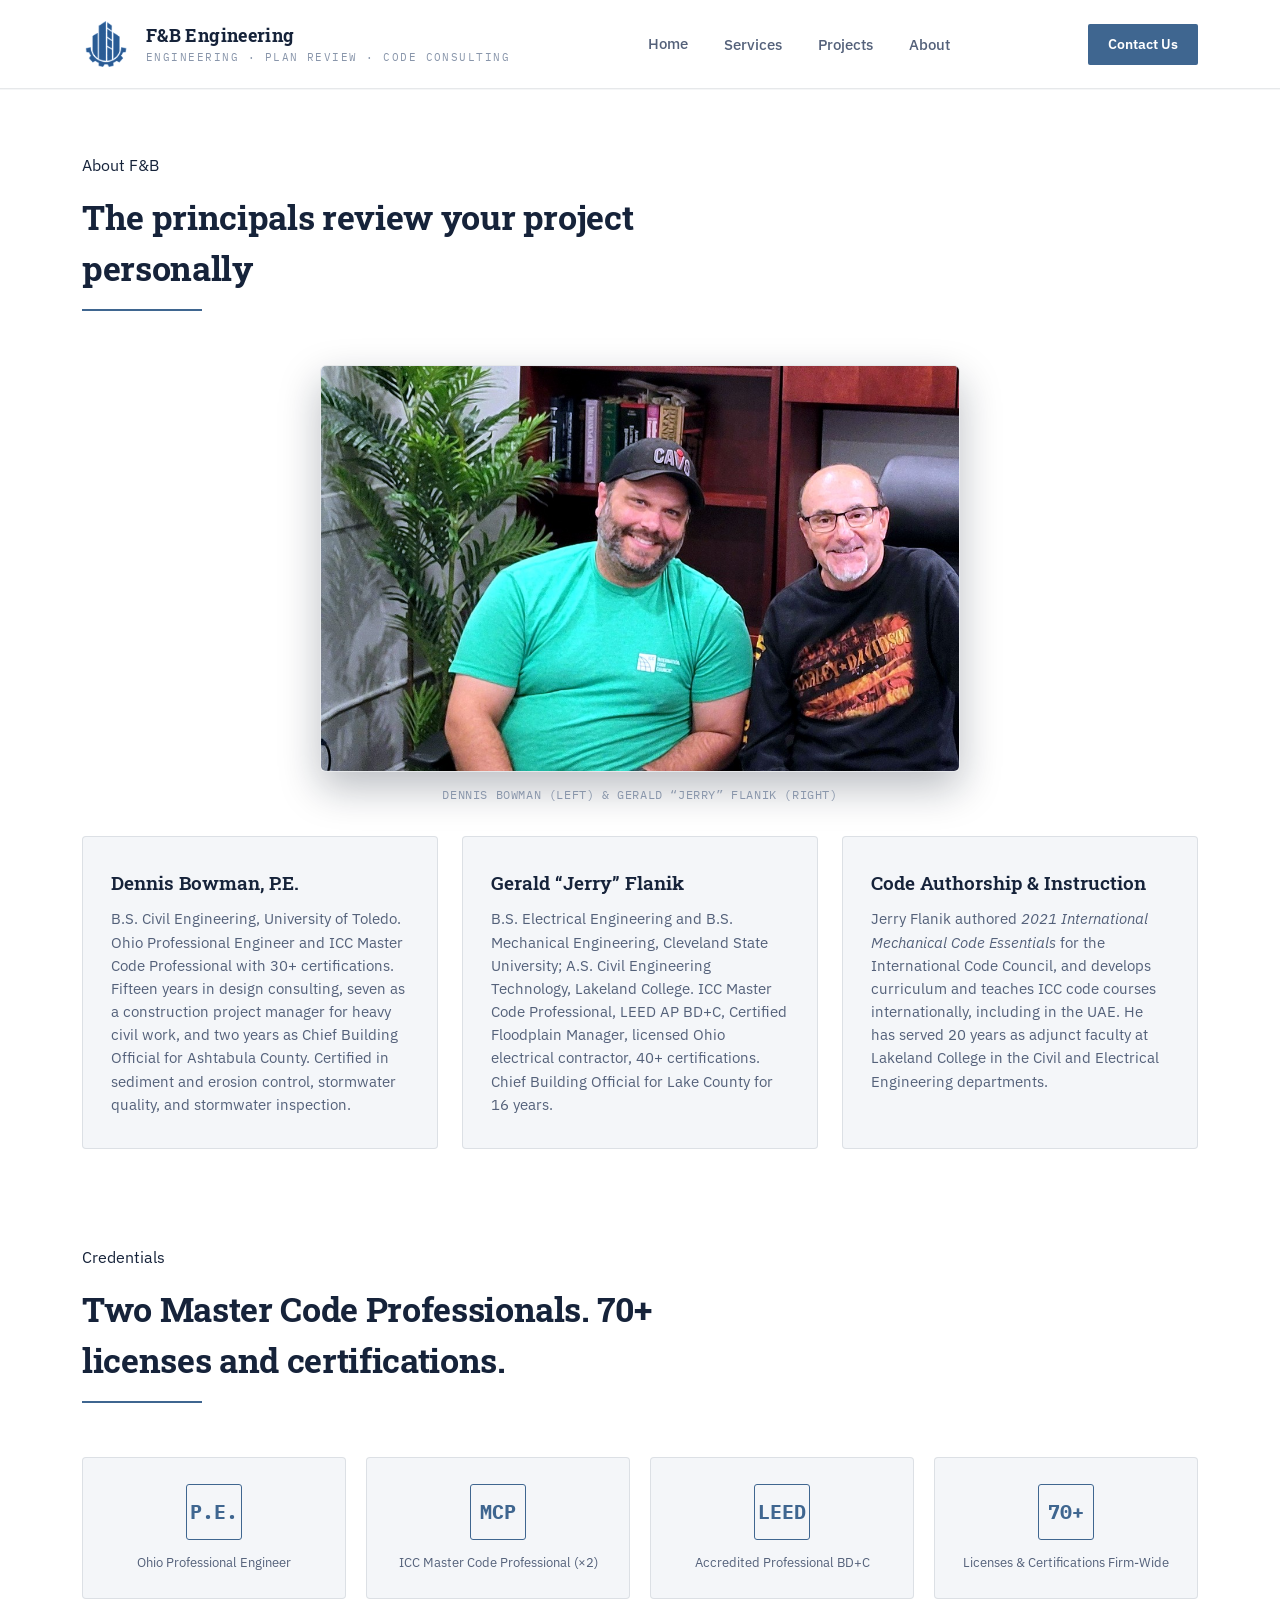
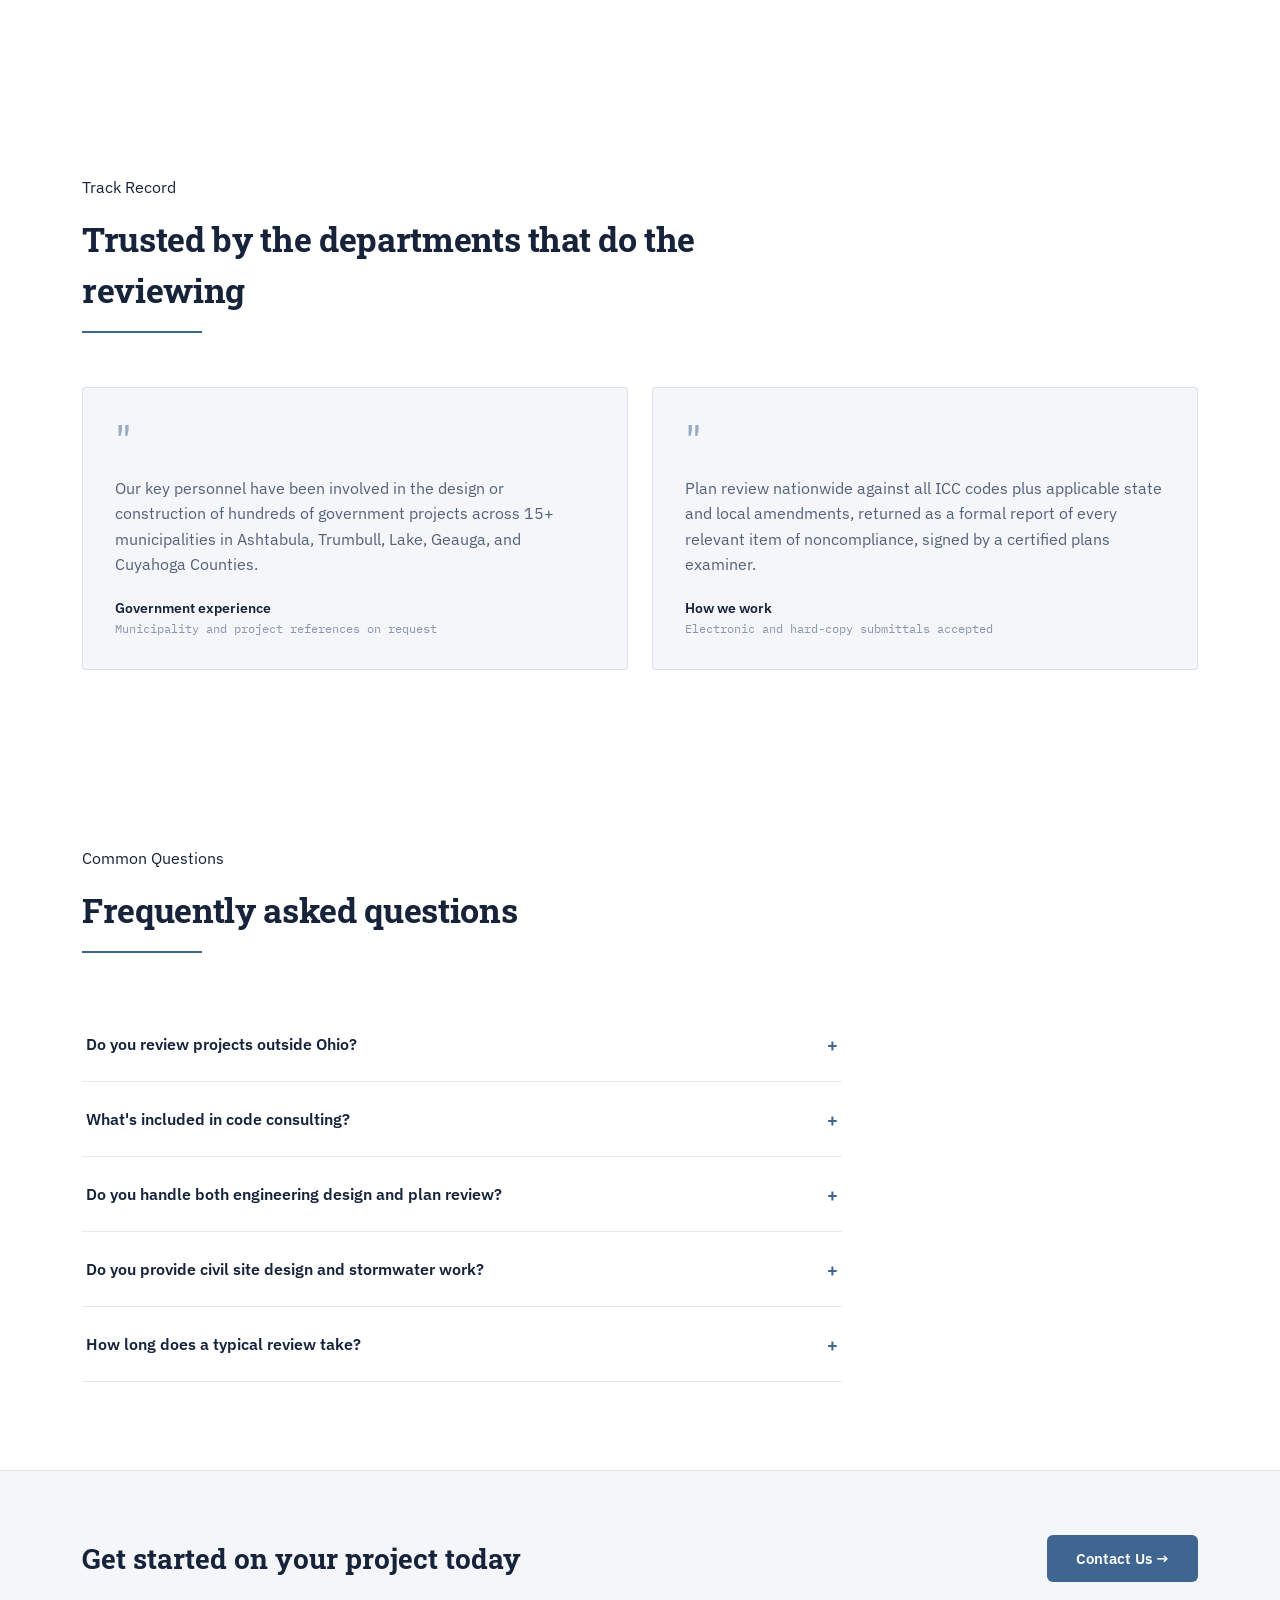
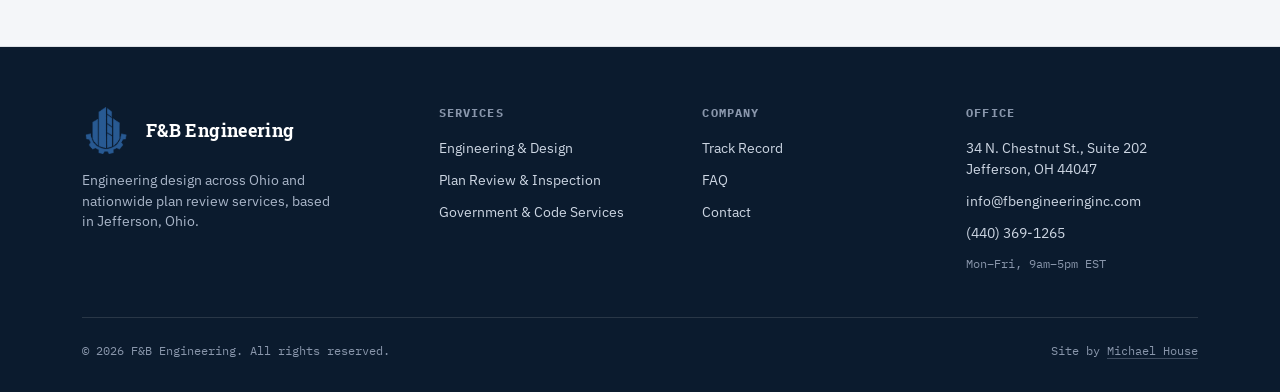
==== about.html @ 44feedd5 "Added team photot to about page" ====
<!DOCTYPE html>
<html lang="en">
<head>
<meta charset="UTF-8">
<meta name="viewport" content="width=device-width, initial-scale=1.0">
<title>About &amp; Track Record — F&amp;B Engineering</title>
<meta name="description" content="Structural, civil, and MEP engineering across Ohio, and certified third-party building and fire plan review for departments nationwide. Founded by two former chief building officials.">
<meta name="theme-color" content="#ffffff">
<link rel="canonical" href="https://www.fbengineeringinc.com/about.html">
<meta property="og:type" content="website">
<meta property="og:site_name" content="F&amp;B Engineering">
<meta property="og:title" content="F&amp;B Engineering — Ohio Engineering &amp; Nationwide Plan Review">
<meta property="og:description" content="Structural, civil, and MEP engineering across Ohio, and certified third-party building and fire plan review for departments nationwide. Founded by two former chief building officials.">
<meta property="og:url" content="https://www.fbengineeringinc.com/">
<meta property="og:image:width" content="1200">
<meta property="og:image:height" content="630">
<meta property="og:image:alt" content="F&amp;B Engineering — Ohio engineering and nationwide plan review">
<meta property="og:image" content="https://www.fbengineeringinc.com/og-image.jpg">
<meta name="twitter:card" content="summary_large_image">
<meta name="twitter:title" content="F&amp;B Engineering — Ohio Engineering &amp; Nationwide Plan Review">
<meta name="twitter:description" content="Structural, civil, and MEP engineering across Ohio, and certified third-party building and fire plan review for departments nationwide. Founded by two former chief building officials.">
<meta name="twitter:image" content="https://www.fbengineeringinc.com/og-image.jpg">
<meta name="robots" content="index, follow">
<link rel="icon" type="image/png" sizes="32x32" href="[data-uri]">
<link rel="apple-touch-icon" sizes="180x180" href="[data-uri]">
<script type="application/ld+json">
{
  "@context": "https://schema.org",
  "@type": "ProfessionalService",
  "name": "F&B Engineering",
  "description": "Full-service structural, civil, and MEP engineering across Ohio, and certified third-party plan review and inspection for building and fire departments nationwide.",
  "foundingDate": "2021",
  "url": "https://www.fbengineeringinc.com/",
  "telephone": "+1-440-369-1265",
  "email": "info@fbengineeringinc.com",
  "address": {
    "@type": "PostalAddress",
    "streetAddress": "34 N. Chestnut St., Suite 202",
    "addressLocality": "Jefferson",
    "addressRegion": "OH",
    "postalCode": "44047",
    "addressCountry": "US"
  },
  "areaServed": [{"@type":"State","name":"Ohio"},{"@type":"Country","name":"United States"}],
  "priceRange": "$$",
  "openingHoursSpecification": {
    "@type": "OpeningHoursSpecification",
    "dayOfWeek": ["Monday","Tuesday","Wednesday","Thursday","Friday"],
    "opens": "09:00",
    "closes": "17:00"
  },
  "sameAs": []
}
</script>
<link rel="preconnect" href="https://fonts.googleapis.com">
<link href="https://fonts.googleapis.com/css2?family=Roboto+Slab:wght@400;600;700&family=IBM+Plex+Sans:wght@400;500;600;700&family=IBM+Plex+Mono:wght@400;500&display=swap" rel="stylesheet">
<style>
  :root{
    /* Clean corporate palette — white surfaces, steel-blue brand accent
       (matches the actual office signage), navy reserved for the footer
       band and high-contrast text. Variable names kept for minimal-risk
       edits even though several no longer mean "navy". */
    --navy-950:#0b1b2e;   /* deep navy — footer band, dark text-on-accent */
    --navy-900:#ffffff;   /* page background */
    --navy-850:#f4f6f9;   /* card / section-alt surface */
    --navy-800:#eaeef3;   /* hover / input surface */
    --navy-750:#dde3ea;   /* subtle fill */
    --blue-500:#3f6690;   /* primary brand blue (from FBE signage) */
    --blue-400:#5b84ad;   /* lighter blue accent */
    --brass-400:#3f6690;  /* CTA accent — now blue, not gold */
    --brass-300:#5b84ad;
    --rust-500:#b33a2e;   /* rubber-stamp red — kept, reads great on white */
    --ink-100:#16233a;    /* primary text (near-navy, not pure black) */
    --ink-300:#54617a;    /* secondary text */
    --ink-400:#8996ab;    /* tertiary / mono labels */
    --line:rgba(15,30,50,0.10);
    --font-display:'Roboto Slab', serif;
    --font-body:'IBM Plex Sans', sans-serif;
    --font-mono:'IBM Plex Mono', monospace;
    --ease: cubic-bezier(.16,1,.3,1);
  }
  *{box-sizing:border-box; margin:0; padding:0;}
  html{scroll-behavior:smooth;}
  body{
    background:var(--navy-900);
    color:var(--ink-100);
    font-family:var(--font-body);
    line-height:1.5;
    overflow-x:hidden;
  }
  a{color:inherit; text-decoration:none;}
  img{max-width:100%; display:block;}
  .wrap{max-width:1180px; margin:0 auto; padding:0 32px;}
  ::selection{background:var(--blue-500); color:#ffffff;}

  /* Film grain texture removed for a clean corporate look on white */
  .grain-overlay{ display:none; }

  /* Focus states (keyboard navigation) */
  a:focus-visible, button:focus-visible, input:focus-visible, textarea:focus-visible{
    outline:2px solid var(--brass-300); outline-offset:3px; border-radius:2px;
  }
  .form-field input:focus-visible, .form-field textarea:focus-visible{
    outline:2px solid var(--blue-400); outline-offset:0;
  }
  .skip-link{
    position:absolute; top:-100px; left:16px; z-index:1000;
    background:var(--brass-400); color:#ffffff; font-weight:600; font-size:14px;
    padding:12px 20px; border-radius:2px; transition:top .2s ease;
  }
  .skip-link:focus{top:16px;}

  /* Blueprint grid texture */
  .blueprint-bg{
    position:absolute; inset:0;
    background-image:
      linear-gradient(rgba(91,155,213,0.07) 1px, transparent 1px),
      linear-gradient(90deg, rgba(91,155,213,0.07) 1px, transparent 1px);
    background-size:44px 44px;
    mask-image:radial-gradient(ellipse 80% 60% at 60% 20%, black 40%, transparent 100%);
    pointer-events:none;
  }
  .blueprint-glow{
    position:absolute; inset:0; pointer-events:none;
    background:radial-gradient(circle 200px at var(--mx,60%) var(--my,20%), rgba(91,155,213,0.045), transparent 70%);
    transition:background .12s ease-out;
  }

  /* Nav */
  header{
    position:sticky; top:0; z-index:100;
    background:rgba(255,255,255,0.90);
    backdrop-filter:blur(10px);
    border-bottom:1px solid var(--line);
    box-shadow:0 1px 0 rgba(15,30,50,0.04);
    transition:padding .25s ease;
  }
  nav{
    display:flex; align-items:center; justify-content:space-between;
    padding:18px 32px; max-width:1180px; margin:0 auto;
    transition:padding .25s ease;
  }
  header.scrolled nav{padding:12px 32px;}
  header.scrolled .brand-mark{width:40px; height:40px;}
  header.scrolled .brand-name{font-size:16px;}
  .brand{display:flex; align-items:center; gap:12px;}
  .brand-mark{
    width:52px; height:52px; object-fit:contain; display:block;
    transition:width .25s ease, height .25s ease;
  }
  .brand-name{font-family:var(--font-display); font-weight:700; font-size:18px; letter-spacing:0.02em; transition:font-size .25s ease;}
  .brand-sub{font-family:var(--font-mono); font-size:10.5px; color:var(--ink-400); letter-spacing:0.14em; text-transform:uppercase; margin-top:1px;}
  .nav-links{display:flex; gap:36px; align-items:center;}
  .nav-links a{font-size:14.5px; color:var(--ink-300); font-weight:500; transition:color .2s;}
  .nav-links a:hover{color:var(--brass-300);}
  .nav-dropdown{position:relative;}
  .nav-dropdown-menu{
    display:none; position:absolute; top:100%; left:0; margin-top:14px;
    background:#ffffff; border:1px solid var(--line); border-radius:4px;
    box-shadow:0 12px 28px rgba(0,0,0,0.12); min-width:220px; padding:8px 0; z-index:50;
  }
  .nav-dropdown-menu::before{
    content:''; position:absolute; top:-14px; left:0; right:0; height:14px;
  }
  .nav-dropdown-menu a{display:block; padding:10px 18px; font-size:13.5px; white-space:nowrap;}
  .nav-dropdown-menu a:hover{background:var(--bg-subtle,#f4f6f8);}
  .nav-dropdown:hover .nav-dropdown-menu{display:block;}
  .nav-cta{
    background:var(--brass-400); color:#ffffff; font-weight:600; font-size:14px;
    padding:10px 20px; border-radius:2px; transition:background .2s var(--ease), transform .2s var(--ease);
  }
  .nav-cta:hover{background:var(--navy-950); transform:translateY(-1px);}
  .nav-cta-mobile{display:none;}
  .nav-toggle{
    display:none; flex-direction:column; justify-content:center; gap:5px;
    width:40px; height:40px; background:transparent; border:1px solid var(--line); border-radius:3px;
    cursor:pointer; padding:0; align-items:center;
  }
  .nav-toggle span{width:18px; height:2px; background:var(--ink-100); transition:transform .25s var(--ease), opacity .25s ease;}
  .nav-toggle[aria-expanded="true"] span:nth-child(1){transform:translateY(7px) rotate(45deg);}
  .nav-toggle[aria-expanded="true"] span:nth-child(2){opacity:0;}
  .nav-toggle[aria-expanded="true"] span:nth-child(3){transform:translateY(-7px) rotate(-45deg);}

  /* Hero */
  .hero{position:relative; overflow:hidden; display:grid;}
  .hero-photo{position:relative; width:100%; height:100%; min-height:640px; grid-area:1 / 1;}
  .hero-photo-img{width:100%; height:100%; object-fit:cover; display:block;}
  .hero-photo-overlay{
    position:absolute; inset:0;
    background:linear-gradient(180deg, rgba(10,22,40,0.15) 0%, rgba(10,22,40,0.55) 65%, rgba(10,22,40,0.85) 100%);
  }
  .hero-copy{
    grid-area:1 / 1; z-index:2; align-self:end;
    padding:32px 0 56px; color:#ffffff;
  }
  .hero .eyebrow{
    font-family:var(--font-mono); font-size:12.5px; letter-spacing:0.16em; text-transform:uppercase;
    color:#ffffff; opacity:0.85; margin-bottom:18px; display:flex; align-items:center; gap:10px;
  }
  .hero .eyebrow::before{content:''; width:22px; height:1px; background:#ffffff;}
  .hero h1{
    font-family:var(--font-display); font-weight:700; font-size:52px; line-height:1.08;
    letter-spacing:-0.01em; margin-bottom:20px; color:#ffffff;
  }
  .hero h1 em{font-style:normal; color:var(--brass-400);}
  .hero-copy p{font-size:17.5px; color:rgba(255,255,255,0.92); max-width:520px; margin-bottom:32px;}
  .hero-actions{display:flex; gap:16px; flex-wrap:wrap;}
  .btn-primary, .btn-ghost{
    font-weight:600; font-size:15px; padding:15px 28px; border-radius:6px;
    display:inline-flex; align-items:center; gap:8px; line-height:1;
    border:1.5px solid transparent;
  }
  .btn-primary{
    background:var(--brass-400); color:#ffffff;
    transition:background .2s var(--ease), transform .2s var(--ease);
    position:relative; overflow:hidden;
  }
  .btn-primary::after{
    content:''; position:absolute; top:0; left:-60%; width:40%; height:100%;
    background:linear-gradient(115deg, transparent, rgba(255,255,255,0.55), transparent);
    transform:skewX(-20deg); transition:left .55s ease;
  }
  .btn-primary:hover::after{left:130%;}
  .btn-primary:hover{background:var(--brass-300); transform:translateY(-1px);}
  .btn-ghost{
    border:1.5px solid rgba(255,255,255,0.55); color:#ffffff;
    background:rgba(255,255,255,0.06); backdrop-filter:blur(6px);
    transition:border-color .2s, background .2s, transform .2s var(--ease);
  }
  .btn-ghost:hover{border-color:#ffffff; background:rgba(255,255,255,0.16); transform:translateY(-1px);}

  /* Stamp signature element */
  .stamp-stage{position:relative; height:340px; display:flex; align-items:center; justify-content:center;}
  .stamp{
    width:230px; height:230px; border-radius:50%;
    border:3px solid var(--rust-500);
    display:flex; align-items:center; justify-content:center;
    position:relative;
    transform:rotate(-11deg) scale(1);
    box-shadow:0 0 0 4px rgba(179,58,46,0.08);
  }
  .stamp::before{
    content:''; position:absolute; inset:10px; border-radius:50%; border:1px solid rgba(179,58,46,0.5);
  }
  .stamp-text{
    font-family:var(--font-mono); color:var(--rust-500); text-align:center; font-weight:500;
    font-size:12.5px; letter-spacing:0.08em; text-transform:uppercase; line-height:1.7;
  }
  .stamp-text .big{font-size:19px; font-weight:700; display:block; letter-spacing:0.1em; margin:2px 0;}
  .stamp.stamp-impact{
    animation:stampDown 0.5s cubic-bezier(.36,2.2,.5,1) both;
  }
  .stamp.stamp-impact::after{
    content:''; position:absolute; inset:-16px; border-radius:50%;
    border:2px solid var(--rust-500);
    opacity:0; animation:stampRing 0.55s ease-out 0.28s both;
  }
  @keyframes stampDown{
    0%{opacity:0; transform:rotate(-11deg) scale(2.4); filter:blur(4px);}
    50%{opacity:1; filter:blur(0);}
    62%{transform:rotate(-11deg) scale(0.88);}
    80%{transform:rotate(-11deg) scale(1.05);}
    100%{transform:rotate(-11deg) scale(1);}
  }
  @keyframes stampRing{
    0%{opacity:0.85; transform:scale(0.55);}
    100%{opacity:0; transform:scale(1.4);}
  }
  .stamp-ring-label{
    position:absolute; inset:-26px; font-family:var(--font-mono); font-size:10.5px;
    color:var(--ink-400); letter-spacing:0.15em;
  }

  /* Trust bar */
  .trust-bar{
    border-bottom:1px solid var(--line); background:var(--navy-850);
  }
  .trust-row{
    display:grid; grid-template-columns:repeat(4,1fr); padding:30px 0; gap:20px;
  }
  .trust-item{text-align:center; border-right:1px solid var(--line);}
  .trust-item:last-child{border-right:none;}
  .trust-num{font-family:var(--font-display); font-size:30px; font-weight:700; color:var(--blue-500); font-variant-numeric:tabular-nums;}
  .trust-label{font-family:var(--font-mono); font-size:11px; color:var(--ink-400); letter-spacing:0.08em; text-transform:uppercase; margin-top:4px;}

  /* Section shared */
  section{padding:88px 0;}
  .section-head{max-width:620px; margin-bottom:52px;}
  .section-head .eyebrow{margin-bottom:14px;}
  .section-head h2{font-family:var(--font-display); font-size:34px; font-weight:700; margin-bottom:14px; letter-spacing:-0.01em;}
  .section-head p{color:var(--ink-300); font-size:16px;}

  /* Feature photo */
  .feature-photo{padding:64px 0 0;}
  .photo-frame{
    position:relative; border-radius:6px; overflow:hidden; border:1px solid var(--line);
    height:420px;
  }
  .photo-frame img{
    width:100%; height:100%; object-fit:cover; object-position:center 30%;
    filter:saturate(0.82) contrast(1.05) brightness(0.96);
    display:block;
  }
  .photo-frame::after{
    content:''; position:absolute; inset:0;
    background:
      linear-gradient(180deg, rgba(6,13,26,0) 35%, rgba(6,13,26,0.88) 100%),
      linear-gradient(100deg, rgba(11,27,46,0.45), transparent 55%);
  }
  .photo-caption{position:absolute; left:32px; right:32px; bottom:26px; z-index:2;}
  .photo-caption .eyebrow{margin-bottom:8px;}
  .photo-caption p{
    font-family:var(--font-display); font-weight:600; font-size:19px;
    color:#f4f6f9; max-width:460px;
  }
  @media (max-width: 860px){
    .photo-frame{height:280px;}
    .photo-caption p{font-size:16px;}
  }

  /* Scroll reveal + blueprint draw-line */
  .reveal{opacity:0; transform:translateY(16px); transition:opacity .7s var(--ease) var(--rd,0ms), transform .7s var(--ease) var(--rd,0ms);}
  .reveal.in-view{opacity:1; transform:translateY(0);}
  .draw-line{display:block; width:120px; height:6px; margin:2px 0 22px;}
  .draw-line line{stroke:var(--brass-400); stroke-width:2; stroke-dasharray:120; stroke-dashoffset:120; transition:stroke-dashoffset 1s ease .15s;}
  .in-view .draw-line line{stroke-dashoffset:0;}

  /* Services */
  .idx-num{font-variant-numeric:tabular-nums;}
  .service-link{font-size:13.5px; font-weight:600; color:var(--blue-400); display:inline-flex; align-items:center; gap:6px;}

  /* Services accordion */
  .services-accordion{display:flex; flex-direction:column; border-top:1px solid var(--line);}
  .svc-item{border-bottom:1px solid var(--line);}
  .svc-trigger{
    width:100%; display:flex; align-items:center; gap:22px;
    padding:28px 4px; background:none; border:none; text-align:left; cursor:pointer;
  }
  .svc-trigger-index{
    font-family:var(--font-mono); font-size:13px; color:var(--brass-400); letter-spacing:0.08em;
    flex-shrink:0; width:28px;
  }
  .svc-trigger-title{
    font-family:var(--font-display); font-size:21px; font-weight:600; color:var(--ink-100);
    flex:1; transition:color .2s;
  }
  .svc-trigger:hover .svc-trigger-title{color:var(--brass-300);}
  .svc-trigger-icon{
    font-family:var(--font-mono); font-size:20px; color:var(--brass-400); flex-shrink:0;
    position:relative; width:20px; height:20px;
  }
  .svc-trigger-icon::before, .svc-trigger-icon::after{
    content:''; position:absolute; background:var(--brass-400); transition:transform .25s var(--ease);
  }
  .svc-trigger-icon::before{left:0; top:9px; width:20px; height:2px;}
  .svc-trigger-icon::after{left:9px; top:0; width:2px; height:20px;}
  .svc-item.open .svc-trigger-icon::after{transform:rotate(90deg); opacity:0;}
  .svc-panel{max-height:0; overflow:hidden; transition:max-height .35s ease;}
  .svc-panel-inner{padding:4px 4px 36px 50px; max-width:760px;}
  .svc-copy-block{margin-bottom:22px;}
  .svc-copy-block:last-of-type{margin-bottom:26px;}
  .svc-copy-block h4{font-family:var(--font-display); font-size:16px; font-weight:600; color:var(--ink-100); margin-bottom:8px;}
  .svc-copy-block p{color:var(--ink-300); font-size:14.5px; line-height:1.65;}
  .svc-copy-block p.svc-tbd{color:var(--ink-400); font-style:italic;}
  .svc-topic-list{list-style:none; display:grid; grid-template-columns:repeat(2,1fr); gap:8px 24px; margin:14px 0 18px;}
  .svc-topic-list li{font-size:14px; color:var(--ink-200); padding-left:18px; position:relative;}
  .svc-topic-list li::before{content:'/'; position:absolute; left:0; color:var(--brass-400); font-family:var(--font-mono); font-weight:600;}

  /* Approach / value props */
  .value-grid{display:grid; grid-template-columns:repeat(3,1fr); gap:24px; margin-top:8px;}
  .value-card{
    background:var(--navy-850); border:1px solid var(--line); border-radius:4px; padding:32px 28px;
    transition:border-color .25s var(--ease), transform .25s var(--ease);
  }
  .value-card:hover{border-color:var(--blue-500); transform:translateY(-3px);}
  .value-card h3{font-family:var(--font-display); font-size:19px; font-weight:600; margin-bottom:10px;}
  .value-card p{color:var(--ink-300); font-size:14.5px; line-height:1.6;}

  /* Principals photo */
  .principals-photo{margin:8px 0 32px; text-align:center;}
  .principals-photo img{
    width:100%; max-width:640px; border-radius:6px; display:block; margin:0 auto;
    border:1px solid var(--line); box-shadow:0 16px 40px rgba(10,22,40,0.28);
  }
  .principals-photo figcaption{
    margin-top:14px; font-family:var(--font-mono); font-size:12px; letter-spacing:0.05em;
    color:var(--ink-400); text-transform:uppercase;
  }

  /* FAQ */
  .faq-list{max-width:760px;}
  .faq-item{border-bottom:1px solid var(--line);}
  .faq-q{
    width:100%; display:flex; justify-content:space-between; align-items:center; gap:16px;
    padding:22px 4px; background:none; border:none; text-align:left; cursor:pointer;
    font-family:var(--font-body); font-size:16px; font-weight:600; color:var(--ink-100);
  }
  .faq-q:hover{color:var(--brass-300);}
  .faq-icon{
    font-family:var(--font-mono); font-size:18px; color:var(--brass-400); flex-shrink:0;
    transition:transform .25s var(--ease);
  }
  .faq-item.open .faq-icon{transform:rotate(45deg);}
  .faq-a{max-height:0; overflow:hidden; transition:max-height .3s ease;}
  .faq-a p{color:var(--ink-300); font-size:14.5px; line-height:1.65; padding:0 4px 22px; max-width:660px;}

  /* Credentials badges */
  .badge-row{display:grid; grid-template-columns:repeat(4,1fr); gap:20px; margin-top:8px;}
  .badge-item{
    background:var(--navy-850); border:1px solid var(--line); border-radius:4px;
    padding:26px 16px; text-align:center;
  }
  .badge-mark{
    font-family:var(--font-mono); font-weight:700; font-size:20px; color:var(--brass-400);
    border:1.5px solid var(--brass-400); border-radius:3px; width:56px; height:56px;
    display:flex; align-items:center; justify-content:center; margin:0 auto 14px;
  }
  .badge-label{font-size:12.5px; color:var(--ink-300); line-height:1.4;}

  /* CTA banner */
  .cta-banner{padding:64px 0; background:var(--navy-850); border-top:1px solid var(--line); border-bottom:1px solid var(--line);}
  .cta-banner-inner{display:flex; align-items:center; justify-content:space-between; gap:24px; flex-wrap:wrap;}
  .cta-banner h2{font-family:var(--font-display); font-size:28px; font-weight:700; color:var(--ink-100);}

  /* Testimonials */
  .testimonial-grid{display:grid; grid-template-columns:repeat(2,1fr); gap:24px;}
  .testimonial{
    background:var(--navy-850); border:1px solid var(--line); border-radius:4px; padding:32px;
    position:relative;
  }
  .testimonial .mark{font-family:var(--font-display); font-size:44px; color:var(--brass-400); line-height:1; opacity:0.5;}
  .testimonial p{font-size:15.5px; color:var(--ink-300); margin:12px 0 20px; line-height:1.65;}
  .testimonial-who{font-size:13.5px; font-weight:600; color:var(--ink-100);}
  .testimonial-role{font-family:var(--font-mono); font-size:11.5px; color:var(--ink-400); margin-top:2px;}

  /* Footer — kept as a dark navy brand band against the otherwise white
     site, so its text colors are hardcoded light values rather than the
     shared (now dark-on-light) ink variables. */
  footer{border-top:1px solid var(--navy-950); padding:56px 0 32px; background:var(--navy-950);}
  .footer-grid{display:grid; grid-template-columns:1.4fr repeat(3,1fr); gap:32px; margin-bottom:44px;}
  .footer-brand .brand-name{color:#ffffff;}
  .footer-brand p{color:#aab6c9; font-size:13.5px; margin-top:14px; max-width:260px;}
  .footer-col h5{font-family:var(--font-mono); font-size:11.5px; letter-spacing:0.1em; text-transform:uppercase; color:#8996ab; margin-bottom:16px;}
  .footer-col a{display:block; font-size:14px; color:#cdd6e3; margin-bottom:11px; transition:color .2s;}
  .footer-col a:hover{color:var(--brass-300);}
  .footer-office address{font-style:normal; font-size:14px; color:#cdd6e3; margin-bottom:11px; line-height:1.5;}
  .footer-hours{font-family:var(--font-mono); font-size:12px; color:#8996ab; margin-top:2px;}
  .footer-bottom{
    border-top:1px solid rgba(255,255,255,0.12); padding-top:24px; display:flex; justify-content:space-between;
    font-family:var(--font-mono); font-size:12px; color:#8996ab;
  }
  .footer-bottom .credit-link{color:#8996ab; text-decoration:none; border-bottom:1px solid rgba(137,150,171,0.4); transition:color .2s, border-color .2s;}
  .footer-bottom .credit-link:hover{color:var(--blue-400); border-color:var(--blue-400);}

  @media (max-width: 860px){
    .nav-toggle{display:flex;}
    .nav-cta-desktop{display:none;}
    .nav-links{
      display:flex; flex-direction:column; align-items:stretch; gap:0;
      position:fixed; top:0; right:0; height:100vh; width:78%; max-width:320px;
      background:#ffffff; border-left:1px solid var(--line); box-shadow:-8px 0 24px rgba(15,30,50,0.08);
      padding:88px 28px 28px; transform:translateX(100%); transition:transform .3s ease;
      z-index:99;
    }
    header.menu-open .nav-links{transform:translateX(0);}
    .nav-links a{
      padding:14px 4px; border-bottom:1px solid var(--line); font-size:16px;
      min-height:44px; display:flex; align-items:center;
    }
    .nav-cta-mobile{display:flex; justify-content:center; margin-top:22px; padding:14px 20px; min-height:44px;}
    .nav-backdrop{display:none; position:fixed; inset:0; background:rgba(6,13,26,0.6); z-index:98;}
    header.menu-open .nav-backdrop{display:block;}
    body.menu-open{overflow:hidden;}

    section{padding:64px 0;}
    .hero-photo{min-height:520px;}
    .hero-copy{padding:24px 0 36px;}
    .hero h1{font-size:32px;}
    .hero-copy p{max-width:none;}
    .hero-actions{flex-direction:column; align-items:stretch;}
    .hero-actions a{text-align:center; justify-content:center; min-height:48px;}
    .btn-ghost{min-height:48px; display:flex; align-items:center; justify-content:center;}
    .testimonial-grid, .value-grid, .badge-row{grid-template-columns:1fr;}
    .svc-panel-inner{padding-left:28px;}
    .svc-topic-list{grid-template-columns:1fr;}
    .coverage-list{grid-template-columns:1fr;}
    .trust-row{grid-template-columns:repeat(2,1fr);}
    .footer-grid{grid-template-columns:1fr 1fr;}
    .contact-form .btn-primary{width:100%; justify-content:center; min-height:48px;}
  }

  @media (max-width: 480px){
    .wrap{padding:0 20px;}
    section{padding:52px 0;}
    .hero h1{font-size:27px;}
    .hero-copy p{font-size:16px;}
    .hero-photo{min-height:440px;}
    .trust-row{grid-template-columns:1fr 1fr; gap:14px 0;}
    .trust-num{font-size:25px;}
    .section-head h2{font-size:26px;}
    .footer-grid{grid-template-columns:1fr; gap:28px;}
    .footer-bottom{flex-direction:column; gap:8px; align-items:flex-start;}
  }

  /* Contact form */
  .contact-layout{display:grid; grid-template-columns:1fr 340px; gap:48px; align-items:start;}
  .contact-form{display:flex; flex-direction:column; gap:18px;}
  .form-row{display:grid; grid-template-columns:1fr 1fr; gap:18px;}
  .form-field{display:flex; flex-direction:column; gap:7px;}
  .form-field label{font-family:var(--font-mono); font-size:11px; letter-spacing:0.1em; text-transform:uppercase; color:var(--ink-400);}
  .form-field input, .form-field textarea{
    background:var(--navy-850); border:1px solid var(--line); border-radius:3px; color:var(--ink-100);
    font-family:var(--font-body); font-size:14.5px; padding:12px 14px; resize:vertical;
    transition:border-color .2s, background .2s;
  }
  .form-field input:focus, .form-field textarea:focus{
    outline:none; border-color:var(--blue-400); background:var(--navy-800);
  }
  .contact-form .btn-primary{align-self:flex-start; border:none; cursor:pointer;}
  .contact-side{
    background:var(--navy-850); border:1px solid var(--line); border-radius:4px; padding:28px;
  }
  .contact-side h3{font-family:var(--font-display); font-size:16px; margin-bottom:14px;}
  .contact-side a, .contact-side p{display:block; font-size:14px; color:var(--ink-300); margin-bottom:10px;}
  .confirm-stamp{display:none; flex-direction:column; align-items:center; justify-content:center; gap:18px; padding:40px 0;}
  .confirm-stamp.show{display:flex;}
  .confirm-stamp p{font-size:14.5px; color:var(--ink-300); text-align:center;}
  @media (max-width: 860px){
    .contact-layout{grid-template-columns:1fr;}
    .form-row{grid-template-columns:1fr;}
  }

  /* Respect reduced-motion preference */
  @media (prefers-reduced-motion: reduce){
    *, *::before, *::after{
      animation-duration:0.01ms !important; animation-iteration-count:1 !important;
      transition-duration:0.01ms !important; scroll-behavior:auto !important;
    }
    .reveal{opacity:1; transform:none;}
    .draw-line line{stroke-dashoffset:0;}
  }
</style>
</head>
<body>

<div class="grain-overlay" aria-hidden="true"></div>

<a href="#main-content" class="skip-link">Skip to main content</a>
<header id="siteHeader">
  <nav>
    <div class="brand">
      <img src="[data-uri]" alt="F&amp;B Engineering, Inc. logo mark" class="brand-mark">
      <div>
        <div class="brand-name">F&amp;B Engineering</div>
        <div class="brand-sub">Engineering · Plan Review · Code Consulting</div>
      </div>
    </div>
    <div class="nav-links" id="navLinks">
      <a href="index.html#hero">Home</a>
      <div class="nav-dropdown">
        <a href="index.html#services">Services</a>
        <div class="nav-dropdown-menu">
          <a href="index.html#services">Engineering Services</a>
          <a href="index.html#services">Building Code Consulting</a>
          <a href="index.html#services">Building Department Services</a>
          <a href="index.html#services">Accessibility (ADA) Consulting</a>
          <a href="index.html#services">Educational Services</a>
        </div>
      </div>
      <div class="nav-dropdown">
        <a href="about.html">Projects</a>
        <div class="nav-dropdown-menu">
          <a href="about.html#track-record">Track Record</a>
        </div>
      </div>
      <div class="nav-dropdown">
        <a href="about.html">About</a>
        <div class="nav-dropdown-menu">
          <a href="about.html#faq">FAQ</a>
          <a href="contact.html">Contact</a>
        </div>
      </div>
      <a href="contact.html" class="nav-cta nav-cta-mobile">Contact Us</a>
    </div>
    <a href="contact.html" class="nav-cta nav-cta-desktop">Contact Us</a>
    <button class="nav-toggle" id="navToggle" aria-label="Open menu" aria-expanded="false" aria-controls="navLinks">
      <span></span><span></span><span></span>
    </button>
  </nav>
  <div class="nav-backdrop" id="navBackdrop"></div>
</header>
<main id="main-content">

<section id="hero" style="padding:64px 0 8px;">
  <div class="wrap">
    <div class="section-head reveal">
      <div class="eyebrow">About F&amp;B</div>
      <h2>The principals review your project personally</h2>
      <svg class="draw-line" viewBox="0 0 120 4"><line x1="0" y1="2" x2="120" y2="2"/></svg>
    </div>
    <figure class="principals-photo reveal">
      <img src="images/fbe-principals-photo.jpg" alt="Dennis Bowman and Gerald Flanik, F&amp;B Engineering principals, at the firm's Jefferson, Ohio office">
      <figcaption>Dennis Bowman (left) &amp; Gerald &ldquo;Jerry&rdquo; Flanik (right)</figcaption>
    </figure>
    <div class="value-grid">
      <div class="value-card reveal">
        <h3>Dennis Bowman, P.E.</h3>
        <p>B.S. Civil Engineering, University of Toledo. Ohio Professional Engineer and ICC Master Code Professional with 30+ certifications. Fifteen years in design consulting, seven as a construction project manager for heavy civil work, and two years as Chief Building Official for Ashtabula County. Certified in sediment and erosion control, stormwater quality, and stormwater inspection.</p>
      </div>
      <div class="value-card reveal">
        <h3>Gerald &ldquo;Jerry&rdquo; Flanik</h3>
        <p>B.S. Electrical Engineering and B.S. Mechanical Engineering, Cleveland State University; A.S. Civil Engineering Technology, Lakeland College. ICC Master Code Professional, LEED AP BD+C, Certified Floodplain Manager, licensed Ohio electrical contractor, 40+ certifications. Chief Building Official for Lake County for 16 years.</p>
      </div>
      <div class="value-card reveal">
        <h3>Code Authorship &amp; Instruction</h3>
        <p>Jerry Flanik authored <em>2021 International Mechanical Code Essentials</em> for the International Code Council, and develops curriculum and teaches ICC code courses internationally, including in the UAE. He has served 20 years as adjunct faculty at Lakeland College in the Civil and Electrical Engineering departments.</p>
      </div>
    </div>
  </div>
</section>

<section id="credentials">
  <div class="wrap credentials-layout">
    <div class="section-head reveal">
      <div class="eyebrow">Credentials</div>
      <h2>Two Master Code Professionals. 70+ licenses and certifications.</h2>
      <svg class="draw-line" viewBox="0 0 120 4"><line x1="0" y1="2" x2="120" y2="2"/></svg>
    </div>
    <div class="badge-row reveal">
      <div class="badge-item">
        <div class="badge-mark">P.E.</div>
        <div class="badge-label">Ohio Professional Engineer</div>
      </div>
      <div class="badge-item">
        <div class="badge-mark">MCP</div>
        <div class="badge-label">ICC Master Code Professional (&times;2)</div>
      </div>
      <div class="badge-item">
        <div class="badge-mark">LEED</div>
        <div class="badge-label">Accredited Professional BD+C</div>
      </div>
      <div class="badge-item">
        <div class="badge-mark">70+</div>
        <div class="badge-label">Licenses &amp; Certifications Firm-Wide</div>
      </div>
    </div>
  </div>
</section>

<section id="track-record">
  <div class="wrap">
    <div class="section-head reveal">
      <div class="eyebrow">Track Record</div>
      <h2>Trusted by the departments that do the reviewing</h2>
      <svg class="draw-line" viewBox="0 0 120 4"><line x1="0" y1="2" x2="120" y2="2"/></svg>
    </div>
    <div class="testimonial-grid">
      <div class="testimonial">
        <div class="mark">&quot;</div>
        <p>Our key personnel have been involved in the design or construction of hundreds of government projects across 15+ municipalities in Ashtabula, Trumbull, Lake, Geauga, and Cuyahoga Counties.</p>
        <div class="testimonial-who">Government experience</div>
        <div class="testimonial-role">Municipality and project references on request</div>
      </div>
      <div class="testimonial">
        <div class="mark">&quot;</div>
        <p>Plan review nationwide against all ICC codes plus applicable state and local amendments, returned as a formal report of every relevant item of noncompliance, signed by a certified plans examiner.</p>
        <div class="testimonial-who">How we work</div>
        <div class="testimonial-role">Electronic and hard-copy submittals accepted</div>
      </div>
    </div>
  </div>
</section>

<section id="faq">
  <div class="wrap">
    <div class="section-head reveal">
      <div class="eyebrow">Common Questions</div>
      <h2>Frequently asked questions</h2>
      <svg class="draw-line" viewBox="0 0 120 4"><line x1="0" y1="2" x2="120" y2="2"/></svg>
    </div>
    <div class="faq-list">
      <div class="faq-item reveal">
        <button class="faq-q" type="button" aria-expanded="false">
          <span>Do you review projects outside Ohio?</span>
          <span class="faq-icon">+</span>
        </button>
        <div class="faq-a"><p>Yes. Engineering design services are focused on Ohio, where our principals are licensed. Third-party plan review is provided nationwide and in U.S. territories, against all ICC codes plus the specific state and local amendments that apply in your jurisdiction.</p></div>
      </div>
      <div class="faq-item reveal">
        <button class="faq-q" type="button" aria-expanded="false">
          <span>What's included in code consulting?</span>
          <span class="faq-icon">+</span>
        </button>
        <div class="faq-a"><p>Jurisdiction-specific guidance on occupancy classification, alternative means of compliance, and code-official negotiation — help working through the gray areas of a project before they become resubmittal delays.</p></div>
      </div>
      <div class="faq-item reveal">
        <button class="faq-q" type="button" aria-expanded="false">
          <span>Do you handle both engineering design and plan review?</span>
          <span class="faq-icon">+</span>
        </button>
        <div class="faq-a"><p>Yes — and it is unusual. Most firms do one or the other. Because our principals ran building departments before founding F&amp;B, design and review inform each other on every project, which is why our drawings tend to clear review the first time.</p></div>
      </div>
      <div class="faq-item reveal">
        <button class="faq-q" type="button" aria-expanded="false">
          <span>Do you provide civil site design and stormwater work?</span>
          <span class="faq-icon">+</span>
        </button>
        <div class="faq-a"><p>Yes. Civil and site design is in-house, including grading, stormwater management and detention, sanitary sewer and water distribution systems, and land development planning. Specialty needs such as surveying, geotechnical investigation, and environmental work are subcontracted to trusted partners.</p></div>
      </div>
      <div class="faq-item reveal">
        <button class="faq-q" type="button" aria-expanded="false">
          <span>How long does a typical review take?</span>
          <span class="faq-icon">+</span>
        </button>
        <div class="faq-a"><p>Turnaround depends on project complexity and completeness of the submitted drawings — we'll give you a firm timeline once we've scoped the project, usually within one business day of your initial request.</p></div>
      </div>
    </div>
  </div>
</section>

<section class="cta-banner">
  <div class="wrap cta-banner-inner reveal">
    <h2>Get started on your project today</h2>
    <a href="contact.html" class="btn-primary">Contact Us →</a>
  </div>
</section>

</main><footer>
  <div class="wrap">
    <div class="footer-grid">
      <div class="footer-brand">
        <div class="brand"><img src="[data-uri]" alt="F&amp;B Engineering, Inc. logo mark" class="brand-mark"><div class="brand-name">F&amp;B Engineering</div></div>
        <p>Engineering design across Ohio and nationwide plan review services, based in Jefferson, Ohio.</p>
      </div>
      <div class="footer-col">
        <h5>Services</h5>
        <a href="#services">Engineering &amp; Design</a>
        <a href="#services">Plan Review &amp; Inspection</a>
        <a href="#services">Government &amp; Code Services</a>
      </div>
      <div class="footer-col">
        <h5>Company</h5>
        <a href="about.html#track-record">Track Record</a>
        <a href="about.html#faq">FAQ</a>
        <a href="#contact">Contact</a>
      </div>
      <div class="footer-col footer-office">
        <h5>Office</h5>
        <address>
          34 N. Chestnut St., Suite 202<br>
          Jefferson, OH 44047
        </address>
        <a href="mailto:info@fbengineeringinc.com">info@fbengineeringinc.com</a>
        <a href="tel:+14403691265">(440) 369-1265</a>
        <div class="footer-hours">Mon–Fri, 9am–5pm EST</div>
      </div>
    </div>
    <div class="footer-bottom">
      <span>© 2026 F&amp;B Engineering. All rights reserved.</span>
      <span>Site by <a href="https://michaelhouse.dev/" target="_blank" rel="noopener" class="credit-link">Michael House</a></span>
    </div>
  </div>
</footer>
<script>
(function(){
  var reduceMotion = window.matchMedia('(prefers-reduced-motion: reduce)').matches;

  // 0. Mobile nav toggle
  var navToggle = document.getElementById('navToggle');
  var navLinks = document.getElementById('navLinks');
  var navBackdrop = document.getElementById('navBackdrop');
  function closeMenu(){
    header.classList.remove('menu-open');
    document.body.classList.remove('menu-open');
    navToggle.setAttribute('aria-expanded', 'false');
    navToggle.setAttribute('aria-label', 'Open menu');
  }
  function openMenu(){
    header.classList.add('menu-open');
    document.body.classList.add('menu-open');
    navToggle.setAttribute('aria-expanded', 'true');
    navToggle.setAttribute('aria-label', 'Close menu');
  }
  if(navToggle){
    navToggle.addEventListener('click', function(){
      var isOpen = header.classList.contains('menu-open');
      if(isOpen){ closeMenu(); } else { openMenu(); }
    });
    navBackdrop.addEventListener('click', closeMenu);
    navLinks.querySelectorAll('a').forEach(function(link){
      link.addEventListener('click', closeMenu);
    });
    window.addEventListener('keydown', function(e){
      if(e.key === 'Escape'){ closeMenu(); }
    });
  }

  // 0b. FAQ accordion
  var faqItems = document.querySelectorAll('.faq-item');
  faqItems.forEach(function(item){
    var btn = item.querySelector('.faq-q');
    var panel = item.querySelector('.faq-a');
    btn.addEventListener('click', function(){
      var isOpen = item.classList.contains('open');
      faqItems.forEach(function(other){
        other.classList.remove('open');
        other.querySelector('.faq-q').setAttribute('aria-expanded', 'false');
        other.querySelector('.faq-a').style.maxHeight = null;
      });
      if(!isOpen){
        item.classList.add('open');
        btn.setAttribute('aria-expanded', 'true');
        panel.style.maxHeight = panel.scrollHeight + 'px';
      }
    });
  });

  // 0c. Services accordion (expand-in-place)
  var svcItems = document.querySelectorAll('.svc-item');
  svcItems.forEach(function(item){
    var btn = item.querySelector('.svc-trigger');
    var panel = item.querySelector('.svc-panel');
    btn.addEventListener('click', function(){
      var isOpen = item.classList.contains('open');
      svcItems.forEach(function(other){
        other.classList.remove('open');
        other.querySelector('.svc-trigger').setAttribute('aria-expanded', 'false');
        other.querySelector('.svc-panel').style.maxHeight = null;
      });
      if(!isOpen){
        item.classList.add('open');
        btn.setAttribute('aria-expanded', 'true');
        panel.style.maxHeight = panel.scrollHeight + 'px';
      }
    });
  });

  // 1. Nav compression on scroll
  var header = document.getElementById('siteHeader');
  function onScroll(){
    if(window.scrollY > 40){ header.classList.add('scrolled'); }
    else{ header.classList.remove('scrolled'); }
  }
  window.addEventListener('scroll', onScroll, {passive:true});
  onScroll();

  // 2. Cursor-reactive blueprint grid glow (hero only)
  var hero = document.getElementById('heroSection');
  var glow = hero ? hero.querySelector('.blueprint-glow') : null;
  if(hero && glow && !reduceMotion){
    hero.addEventListener('mousemove', function(){}, {passive:true});
    // Cursor-reactive glow removed: no effect on touch devices, and it ran a
    // handler on every mousemove. The static gradient below is kept.
  }

  // 3. Animated stat counters (trust bar)
  function animateCount(el){
    var target = parseFloat(el.getAttribute('data-target'));
    var suffix = el.getAttribute('data-suffix') || '';
    if(reduceMotion){
      el.textContent = target.toLocaleString() + suffix;
      return;
    }
    var start = null, duration = 1200;
    function step(ts){
      if(!start) start = ts;
      var progress = Math.min((ts - start) / duration, 1);
      var eased = 1 - Math.pow(1 - progress, 3);
      var value = Math.round(target * eased);
      el.textContent = value.toLocaleString() + suffix;
      if(progress < 1){ requestAnimationFrame(step); }
    }
    requestAnimationFrame(step);
  }

  // 4. Service index tick-up
  function animateIndex(el){
    var target = parseInt(el.getAttribute('data-target'), 10);
    if(reduceMotion){
      el.textContent = String(target).padStart(2,'0');
      return;
    }
    var current = 0, steps = target, delay = 90;
    var timer = setInterval(function(){
      current++;
      el.textContent = String(current).padStart(2,'0');
      if(current >= steps){ clearInterval(timer); }
    }, delay);
  }

  // 5. Scroll reveal for .reveal blocks (section heads with draw-line)
  var revealTargets = document.querySelectorAll('.reveal');

  // Stagger siblings so grids reveal in sequence rather than all at once.
  if(!reduceMotion){
    var groups = new Map();
    revealTargets.forEach(function(el){
      var p = el.parentElement;
      if(!groups.has(p)) groups.set(p, []);
      groups.get(p).push(el);
    });
    groups.forEach(function(items){
      if(items.length < 2) return;
      items.forEach(function(el, i){
        el.style.setProperty('--rd', Math.min(i, 5) * 70 + 'ms');
      });
    });
  }
  var counterTargets = document.querySelectorAll('.trust-num[data-target]');
  var indexTargets = document.querySelectorAll('.idx-num[data-target]');

  if('IntersectionObserver' in window){
    var revealObserver = new IntersectionObserver(function(entries, obs){
      entries.forEach(function(entry){
        if(entry.isIntersecting){
          entry.target.classList.add('in-view');
          obs.unobserve(entry.target);
        }
      });
    }, {threshold:0.3});
    revealTargets.forEach(function(t){ revealObserver.observe(t); });

    var counterObserver = new IntersectionObserver(function(entries, obs){
      entries.forEach(function(entry){
        if(entry.isIntersecting){
          animateCount(entry.target);
          obs.unobserve(entry.target);
        }
      });
    }, {threshold:0.5});
    counterTargets.forEach(function(t){ counterObserver.observe(t); });

    var indexObserver = new IntersectionObserver(function(entries, obs){
      entries.forEach(function(entry){
        if(entry.isIntersecting){
          animateIndex(entry.target);
          obs.unobserve(entry.target);
        }
      });
    }, {threshold:0.6});
    indexTargets.forEach(function(t){ indexObserver.observe(t); });
  } else {
    // Fallback: no IntersectionObserver support, just show final states
    revealTargets.forEach(function(t){ t.classList.add('in-view'); });
    counterTargets.forEach(animateCount);
    indexTargets.forEach(animateIndex);
  }

  // 6. Contact form -> stamp confirmation
  // NOTE: front-end only. This does not send an email yet — wire to a form
  // backend (e.g. Formspree, or a small serverless endpoint) before launch.
  var form = document.getElementById('contactForm');
  var confirmStamp = document.getElementById('confirmStamp');
  var stampGraphic = document.getElementById('confirmStampGraphic');
  if(form){
    form.addEventListener('submit', async function(e){
      e.preventDefault();
      var btn = form.querySelector('button[type="submit"]');
      var original = btn.textContent;
      btn.disabled = true;
      btn.textContent = 'Sending…';
      try {
        var res = await fetch('https://formspree.io/f/xgogbkdp', {
          method: 'POST',
          body: new FormData(form),
          headers: { 'Accept': 'application/json' }
        });
        if (!res.ok) throw new Error('Formspree responded ' + res.status);
        form.style.display = 'none';
        confirmStamp.classList.add('show');
        stampGraphic.classList.remove('stamp-impact');
        void stampGraphic.offsetWidth;
        stampGraphic.classList.add('stamp-impact');
      } catch (err) {
        btn.disabled = false;
        btn.textContent = original;
        var msg = form.querySelector('.form-error');
        if (!msg) {
          msg = document.createElement('p');
          msg.className = 'form-error';
          msg.setAttribute('role','alert');
          msg.style.cssText = 'color:#b33a2e;margin-top:.75rem;font-size:.9rem;line-height:1.5';
          form.appendChild(msg);
        }
        msg.textContent = 'Something went wrong sending your request. Please email info@fbengineeringinc.com or call (440) 369-1265.';
      }
    });
  }
})();
</script>
</body>
</html>
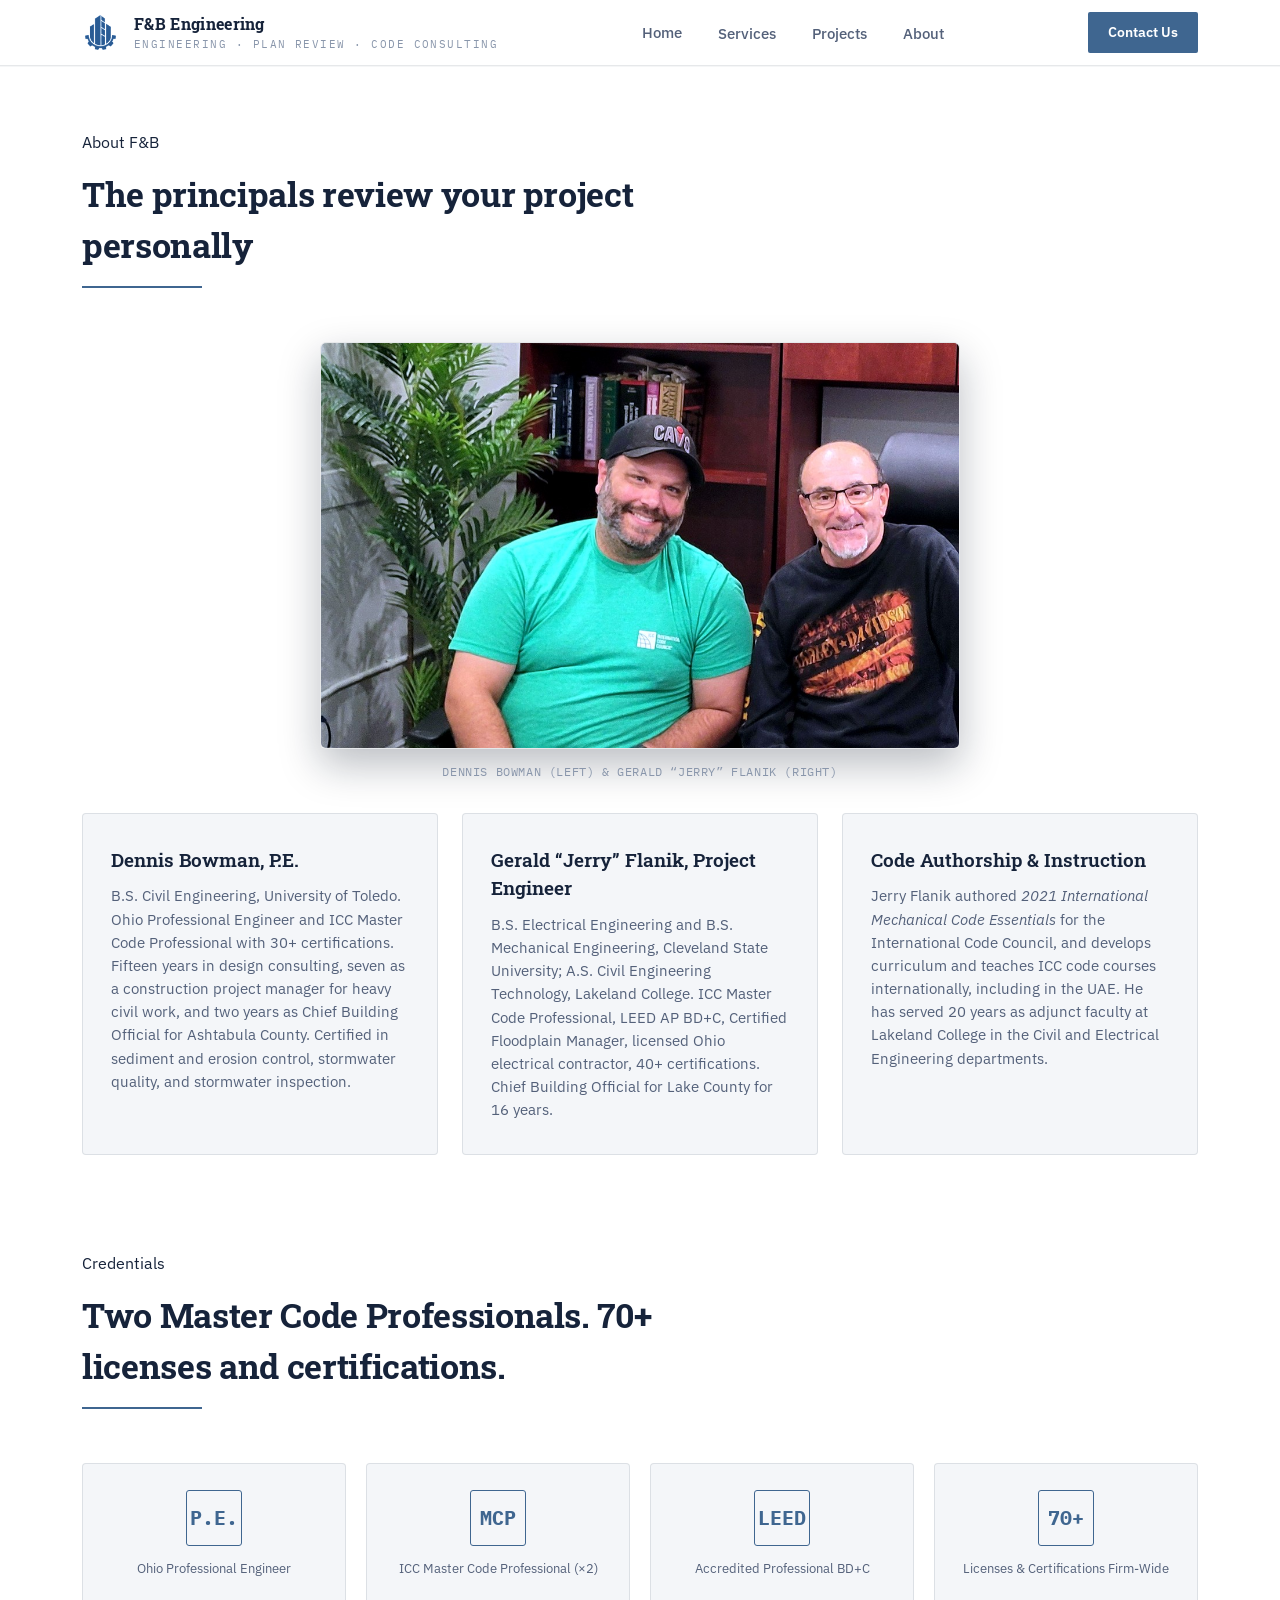
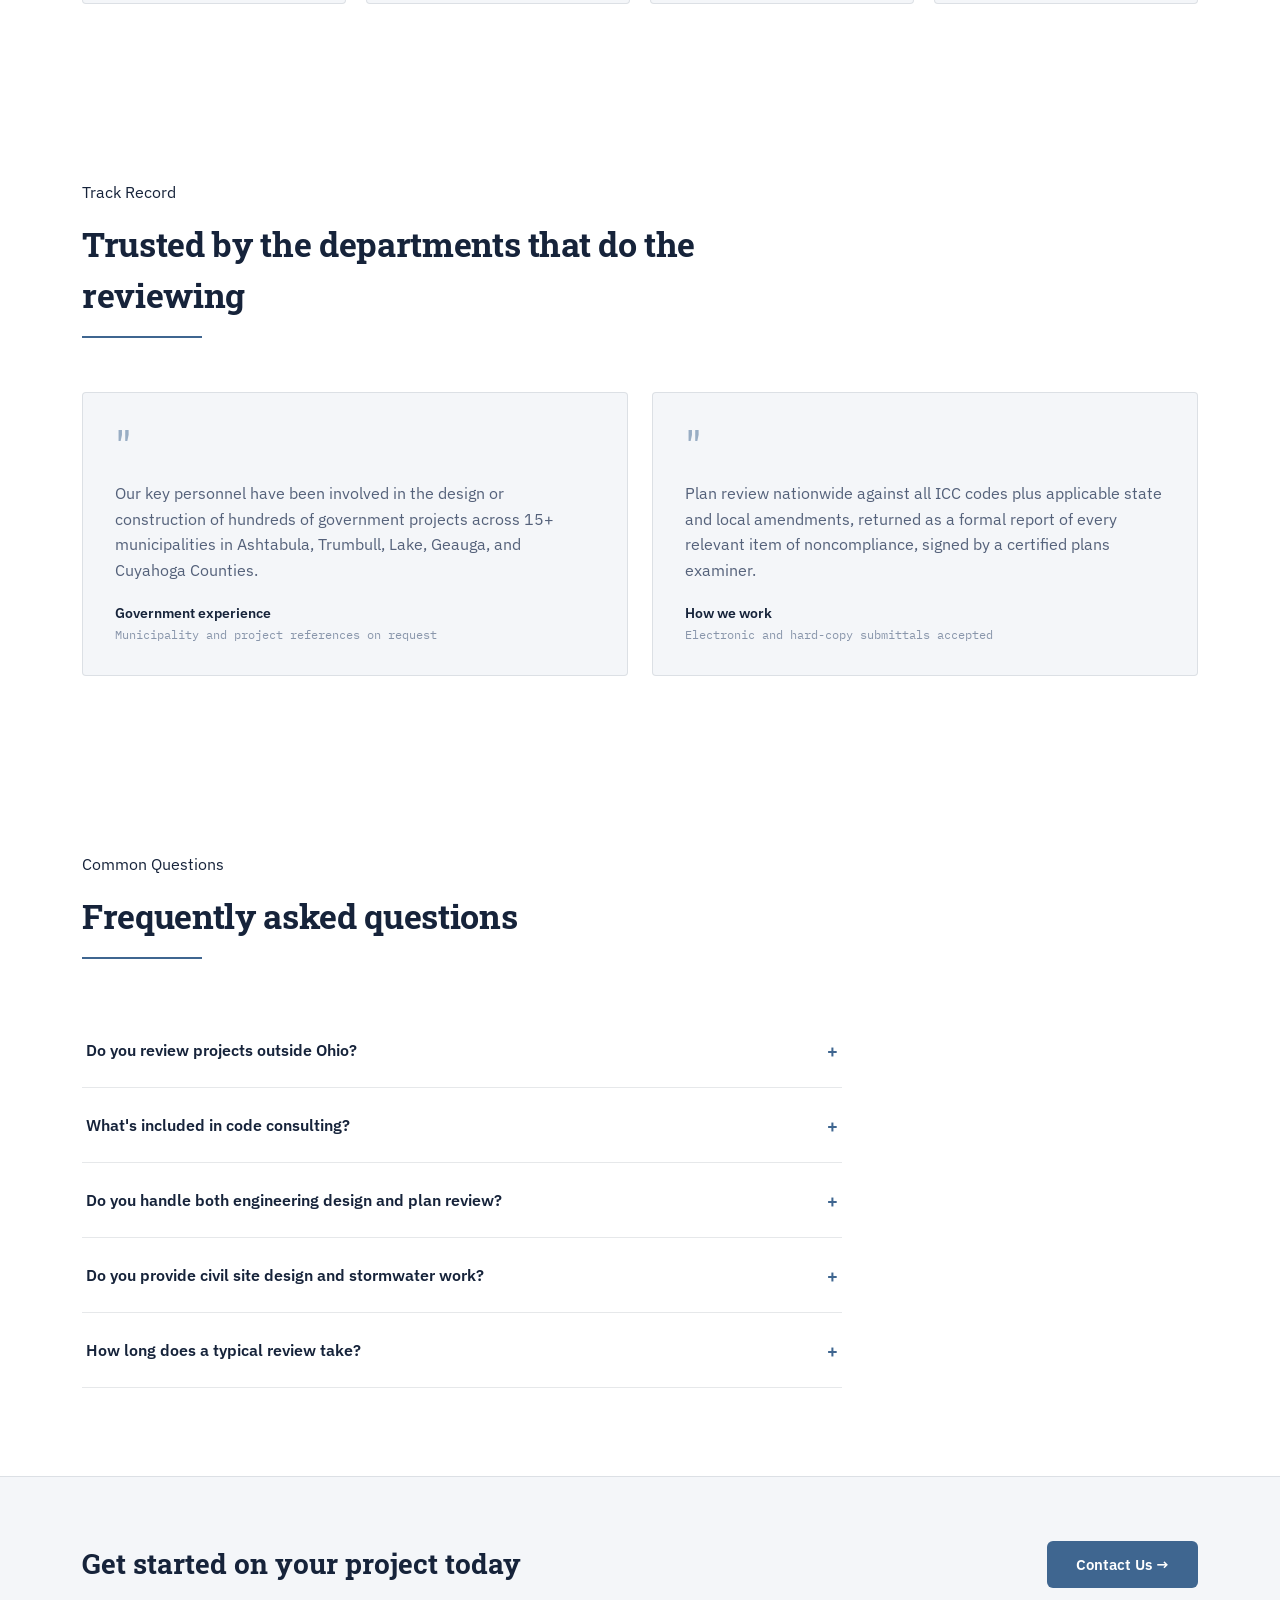
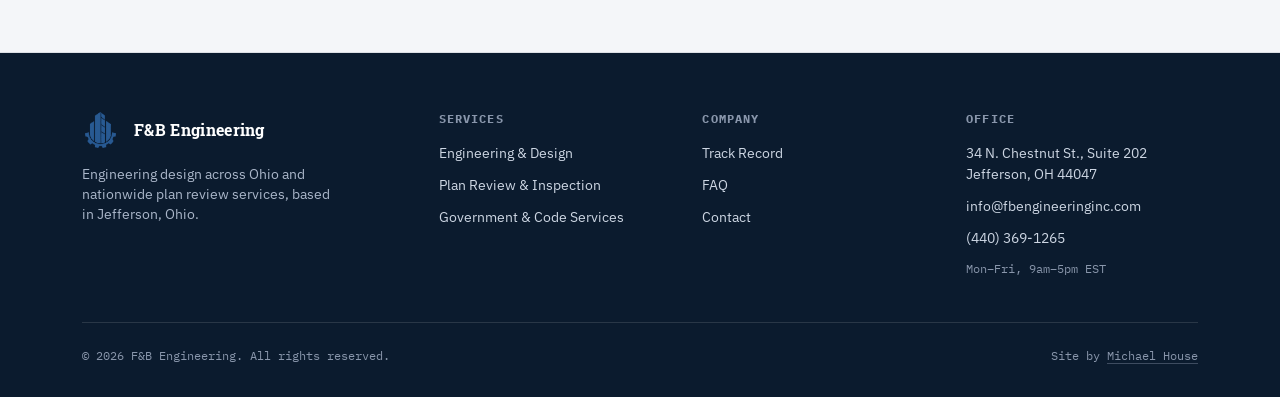
==== commit 08cb4e5a: "REvised client info" ====
--- a/about.html
+++ b/about.html
@@ -137,18 +137,13 @@
   }
   nav{
     display:flex; align-items:center; justify-content:space-between;
-    padding:18px 32px; max-width:1180px; margin:0 auto;
-    transition:padding .25s ease;
-  }
-  header.scrolled nav{padding:12px 32px;}
-  header.scrolled .brand-mark{width:40px; height:40px;}
-  header.scrolled .brand-name{font-size:16px;}
+    padding:12px 32px; max-width:1180px; margin:0 auto;
+  }
   .brand{display:flex; align-items:center; gap:12px;}
   .brand-mark{
-    width:52px; height:52px; object-fit:contain; display:block;
-    transition:width .25s ease, height .25s ease;
-  }
-  .brand-name{font-family:var(--font-display); font-weight:700; font-size:18px; letter-spacing:0.02em; transition:font-size .25s ease;}
+    width:40px; height:40px; object-fit:contain; display:block;
+  }
+  .brand-name{font-family:var(--font-display); font-weight:700; font-size:16px; letter-spacing:0.02em;}
   .brand-sub{font-family:var(--font-mono); font-size:10.5px; color:var(--ink-400); letter-spacing:0.14em; text-transform:uppercase; margin-top:1px;}
   .nav-links{display:flex; gap:36px; align-items:center;}
   .nav-links a{font-size:14.5px; color:var(--ink-300); font-weight:500; transition:color .2s;}
@@ -250,10 +245,20 @@
   .stamp.stamp-impact{
     animation:stampDown 0.5s cubic-bezier(.36,2.2,.5,1) both;
   }
-  .stamp.stamp-impact::after{
-    content:''; position:absolute; inset:-16px; border-radius:50%;
-    border:2px solid var(--rust-500);
-    opacity:0; animation:stampRing 0.55s ease-out 0.28s both;
+  .stamp-dust{position:absolute; inset:0; pointer-events:none;}
+  .stamp-dust span{
+    position:absolute; top:50%; left:50%; width:9px; height:9px; border-radius:50%;
+    background:radial-gradient(circle, rgba(179,58,46,0.55) 0%, rgba(179,58,46,0.25) 45%, rgba(179,58,46,0) 75%);
+    filter:blur(1.5px);
+    opacity:0;
+    transform:translate(-50%,-50%) rotate(var(--ang)) translateY(-8px) scale(0.6);
+  }
+  .stamp.stamp-impact .stamp-dust span{
+    animation:dustPuff 0.65s ease-out 0.24s both;
+  }
+  @keyframes dustPuff{
+    0%{opacity:0.8; transform:translate(-50%,-50%) rotate(var(--ang)) translateY(-8px) scale(0.6);}
+    100%{opacity:0; transform:translate(-50%,-50%) rotate(var(--ang)) translateY(-78px) scale(1.4);}
   }
   @keyframes stampDown{
     0%{opacity:0; transform:rotate(-11deg) scale(2.4); filter:blur(4px);}
@@ -261,10 +266,6 @@
     62%{transform:rotate(-11deg) scale(0.88);}
     80%{transform:rotate(-11deg) scale(1.05);}
     100%{transform:rotate(-11deg) scale(1);}
-  }
-  @keyframes stampRing{
-    0%{opacity:0.85; transform:scale(0.55);}
-    100%{opacity:0; transform:scale(1.4);}
   }
   .stamp-ring-label{
     position:absolute; inset:-26px; font-family:var(--font-mono); font-size:10.5px;
@@ -608,7 +609,7 @@
         <p>B.S. Civil Engineering, University of Toledo. Ohio Professional Engineer and ICC Master Code Professional with 30+ certifications. Fifteen years in design consulting, seven as a construction project manager for heavy civil work, and two years as Chief Building Official for Ashtabula County. Certified in sediment and erosion control, stormwater quality, and stormwater inspection.</p>
       </div>
       <div class="value-card reveal">
-        <h3>Gerald &ldquo;Jerry&rdquo; Flanik</h3>
+        <h3>Gerald &ldquo;Jerry&rdquo; Flanik, Project Engineer</h3>
         <p>B.S. Electrical Engineering and B.S. Mechanical Engineering, Cleveland State University; A.S. Civil Engineering Technology, Lakeland College. ICC Master Code Professional, LEED AP BD+C, Certified Floodplain Manager, licensed Ohio electrical contractor, 40+ certifications. Chief Building Official for Lake County for 16 years.</p>
       </div>
       <div class="value-card reveal">
@@ -835,14 +836,8 @@
     });
   });
 
-  // 1. Nav compression on scroll
+  // 1. Header ref (used by mobile nav toggle below)
   var header = document.getElementById('siteHeader');
-  function onScroll(){
-    if(window.scrollY > 40){ header.classList.add('scrolled'); }
-    else{ header.classList.remove('scrolled'); }
-  }
-  window.addEventListener('scroll', onScroll, {passive:true});
-  onScroll();
 
   // 2. Cursor-reactive blueprint grid glow (hero only)
   var hero = document.getElementById('heroSection');
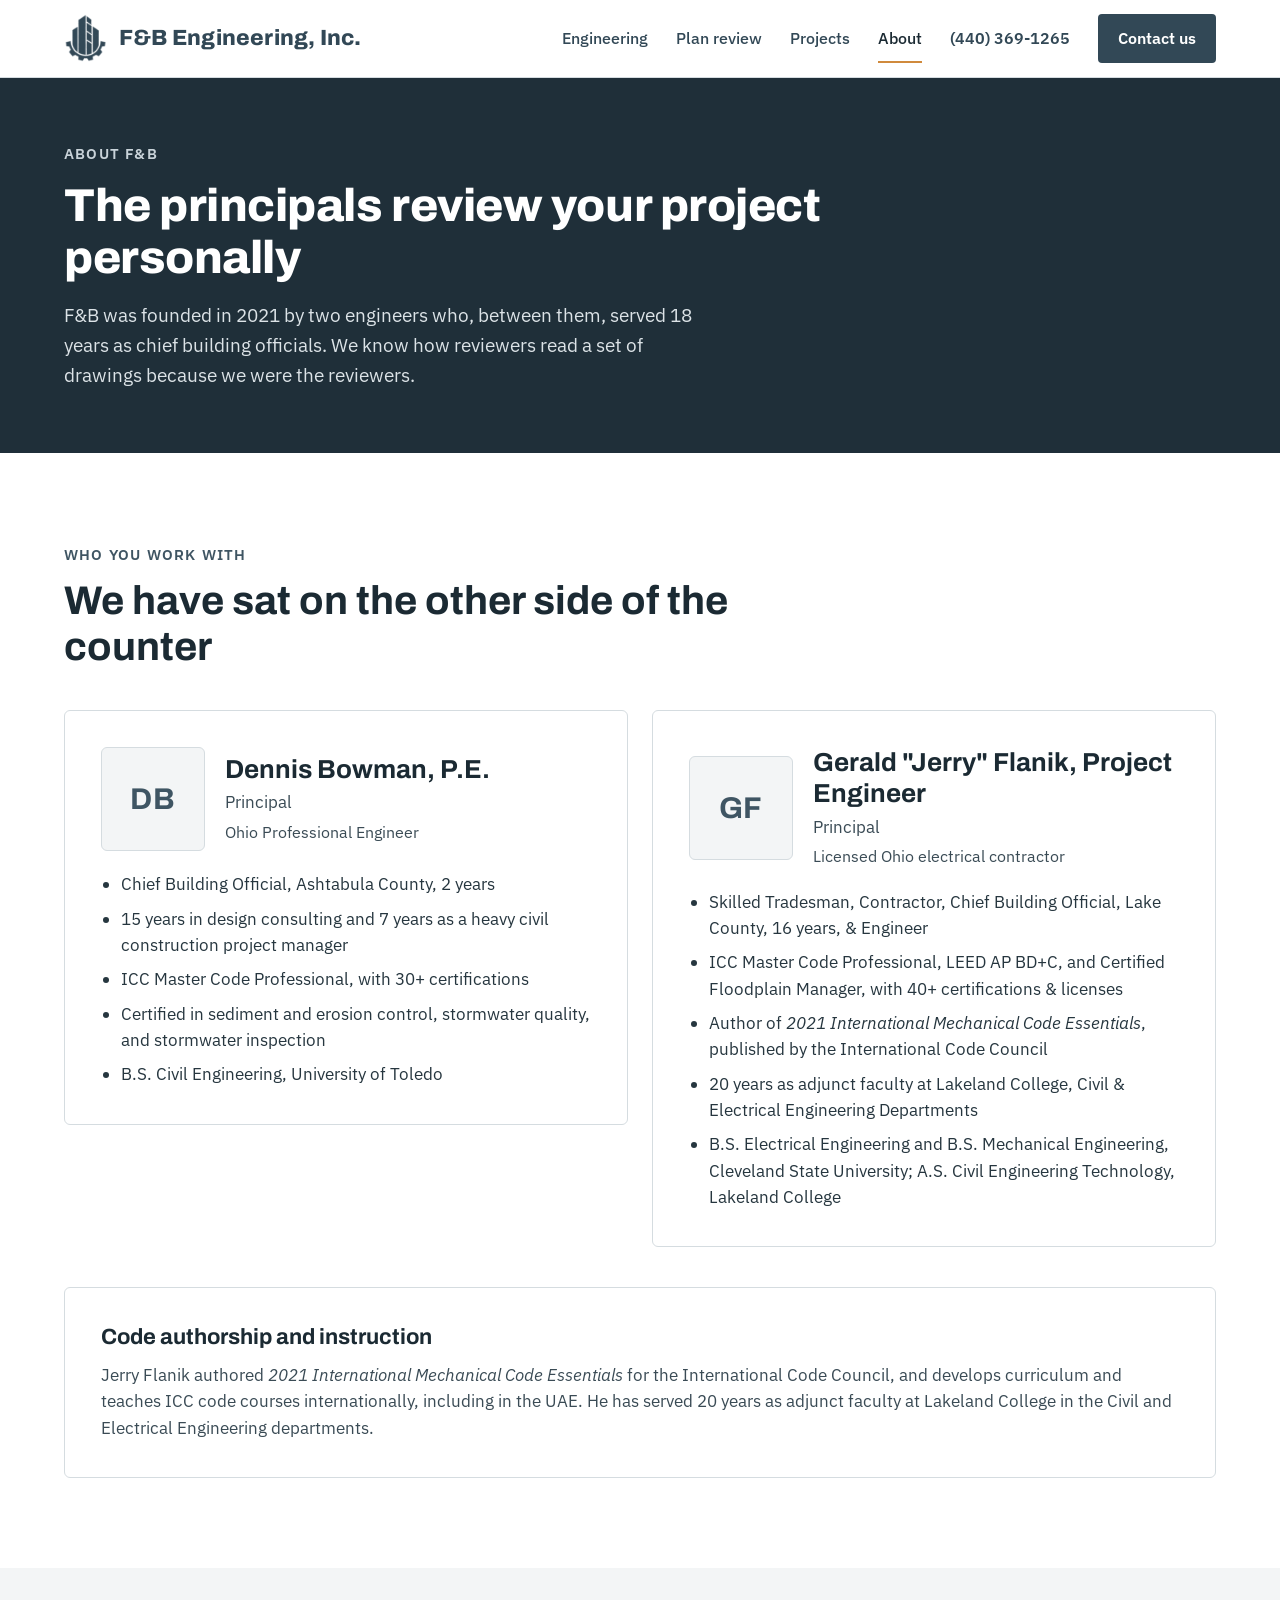
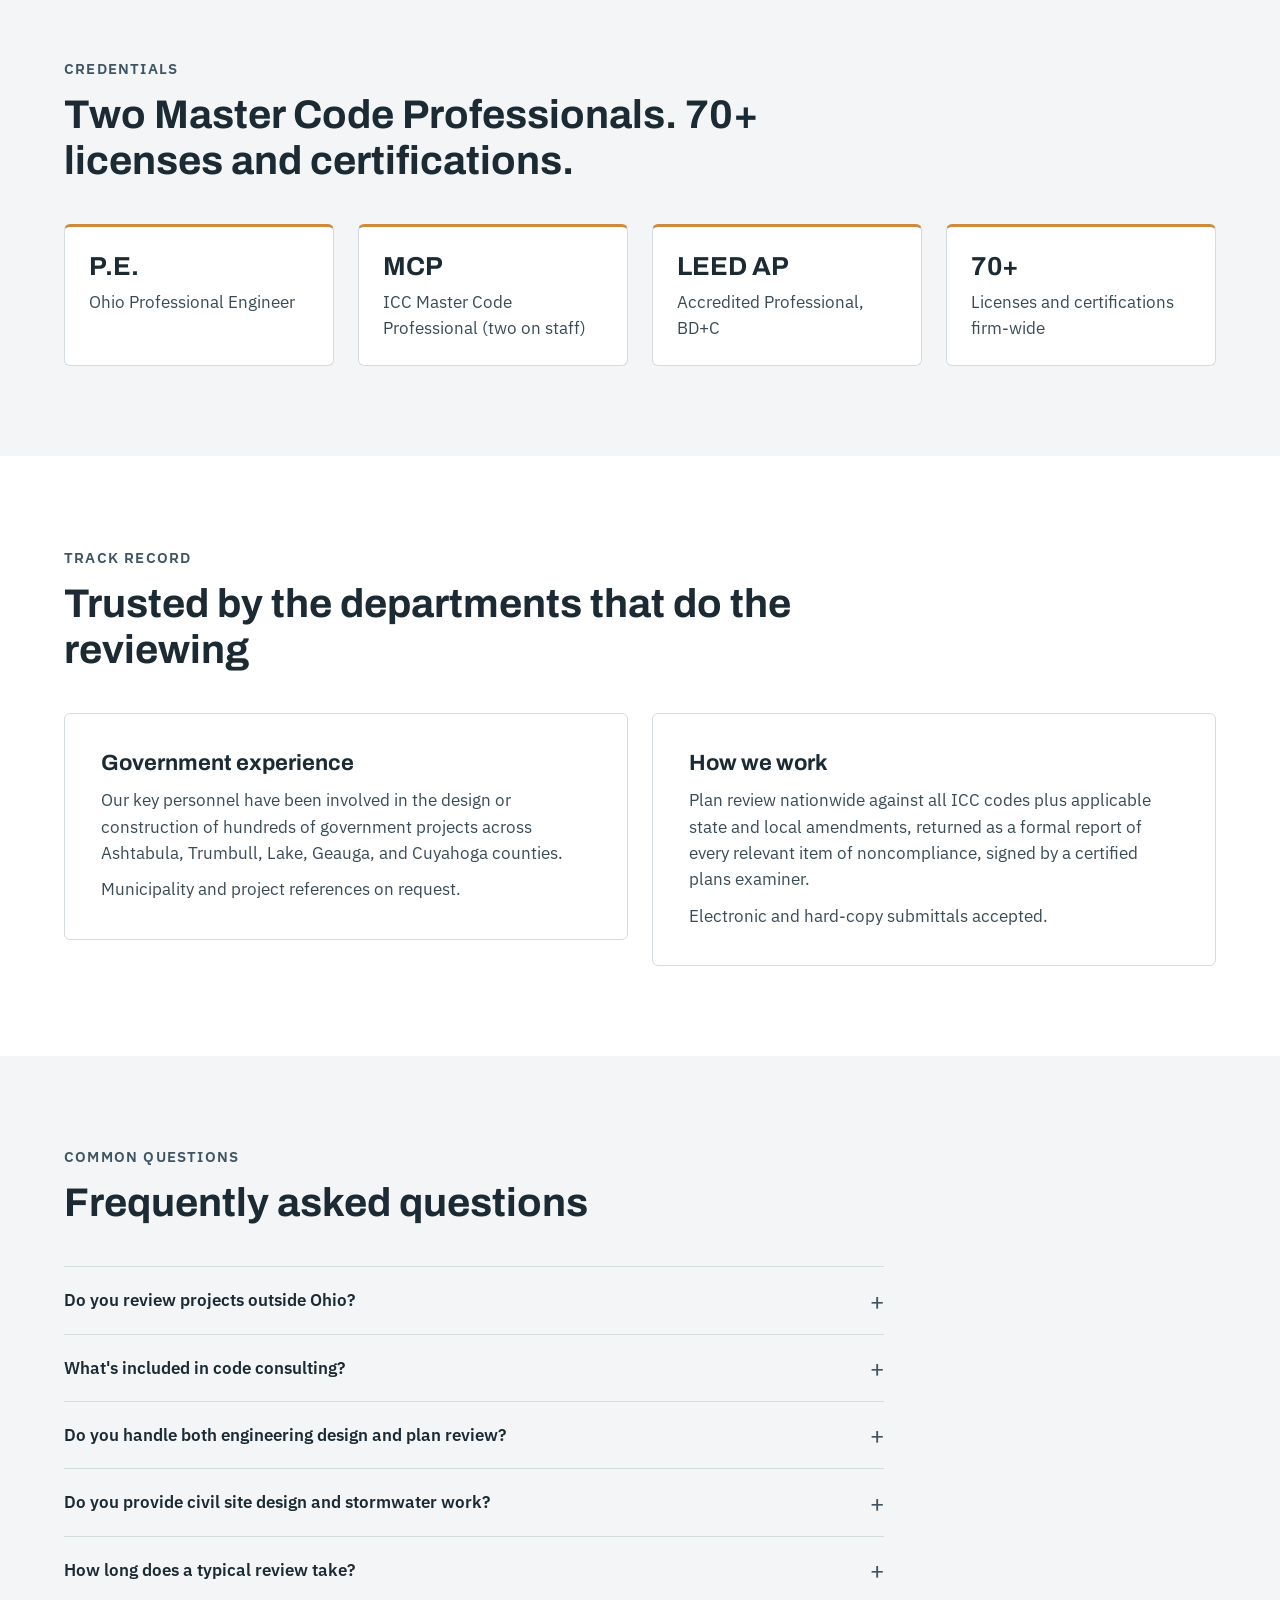
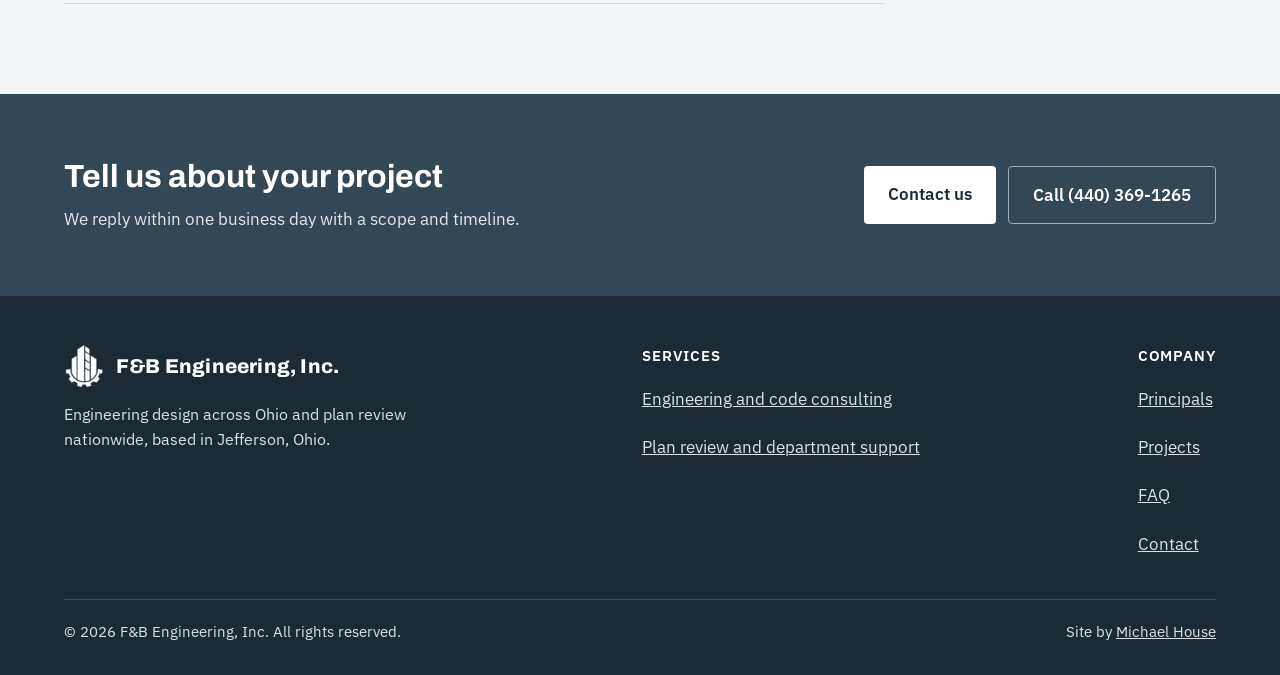
==== commit c51b1392: "Rebuild site from Jerry's revised homepage design New homepage layout, colors and type per the 11-19" ====
--- a/about.html
+++ b/about.html
@@ -1,987 +1,227 @@
 <!DOCTYPE html>
 <html lang="en">
 <head>
-<meta charset="UTF-8">
-<meta name="viewport" content="width=device-width, initial-scale=1.0">
-<title>About &amp; Track Record — F&amp;B Engineering</title>
-<meta name="description" content="Structural, civil, and MEP engineering across Ohio, and certified third-party building and fire plan review for departments nationwide. Founded by two former chief building officials.">
-<meta name="theme-color" content="#ffffff">
+<meta charset="utf-8">
+<meta name="viewport" content="width=device-width, initial-scale=1">
+<title>About and FAQ | F&amp;B Engineering, Inc.</title>
+<meta name="description" content="F&amp;B Engineering was founded in 2021 by two former chief building officials. Meet the principals, see the credentials behind the firm, and read answers to common questions.">
+<meta name="theme-color" content="#1F2F39">
 <link rel="canonical" href="https://www.fbengineeringinc.com/about.html">
 <meta property="og:type" content="website">
-<meta property="og:site_name" content="F&amp;B Engineering">
-<meta property="og:title" content="F&amp;B Engineering — Ohio Engineering &amp; Nationwide Plan Review">
-<meta property="og:description" content="Structural, civil, and MEP engineering across Ohio, and certified third-party building and fire plan review for departments nationwide. Founded by two former chief building officials.">
-<meta property="og:url" content="https://www.fbengineeringinc.com/">
+<meta property="og:site_name" content="F&amp;B Engineering, Inc.">
+<meta property="og:title" content="About and FAQ | F&amp;B Engineering, Inc.">
+<meta property="og:description" content="F&amp;B Engineering was founded in 2021 by two former chief building officials. Meet the principals, see the credentials behind the firm, and read answers to common questions.">
+<meta property="og:url" content="https://www.fbengineeringinc.com/about.html">
+<meta property="og:image" content="https://www.fbengineeringinc.com/og-image.jpg">
 <meta property="og:image:width" content="1200">
 <meta property="og:image:height" content="630">
-<meta property="og:image:alt" content="F&amp;B Engineering — Ohio engineering and nationwide plan review">
-<meta property="og:image" content="https://www.fbengineeringinc.com/og-image.jpg">
+<meta property="og:image:alt" content="F&amp;B Engineering, Inc. Ohio engineering and nationwide plan review.">
 <meta name="twitter:card" content="summary_large_image">
-<meta name="twitter:title" content="F&amp;B Engineering — Ohio Engineering &amp; Nationwide Plan Review">
-<meta name="twitter:description" content="Structural, civil, and MEP engineering across Ohio, and certified third-party building and fire plan review for departments nationwide. Founded by two former chief building officials.">
-<meta name="twitter:image" content="https://www.fbengineeringinc.com/og-image.jpg">
-<meta name="robots" content="index, follow">
-<link rel="icon" type="image/png" sizes="32x32" href="[data-uri]">
-<link rel="apple-touch-icon" sizes="180x180" href="[data-uri]">
-<script type="application/ld+json">
-{
-  "@context": "https://schema.org",
-  "@type": "ProfessionalService",
-  "name": "F&B Engineering",
-  "description": "Full-service structural, civil, and MEP engineering across Ohio, and certified third-party plan review and inspection for building and fire departments nationwide.",
-  "foundingDate": "2021",
-  "url": "https://www.fbengineeringinc.com/",
-  "telephone": "+1-440-369-1265",
-  "email": "info@fbengineeringinc.com",
-  "address": {
-    "@type": "PostalAddress",
-    "streetAddress": "34 N. Chestnut St., Suite 202",
-    "addressLocality": "Jefferson",
-    "addressRegion": "OH",
-    "postalCode": "44047",
-    "addressCountry": "US"
-  },
-  "areaServed": [{"@type":"State","name":"Ohio"},{"@type":"Country","name":"United States"}],
-  "priceRange": "$$",
-  "openingHoursSpecification": {
-    "@type": "OpeningHoursSpecification",
-    "dayOfWeek": ["Monday","Tuesday","Wednesday","Thursday","Friday"],
-    "opens": "09:00",
-    "closes": "17:00"
-  },
-  "sameAs": []
-}
-</script>
+<link rel="icon" type="image/png" sizes="32x32" href="images/favicon-32.png">
+<link rel="apple-touch-icon" sizes="180x180" href="images/apple-touch-icon.png">
 <link rel="preconnect" href="https://fonts.googleapis.com">
-<link href="https://fonts.googleapis.com/css2?family=Roboto+Slab:wght@400;600;700&family=IBM+Plex+Sans:wght@400;500;600;700&family=IBM+Plex+Mono:wght@400;500&display=swap" rel="stylesheet">
-<style>
-  :root{
-    /* Clean corporate palette — white surfaces, steel-blue brand accent
-       (matches the actual office signage), navy reserved for the footer
-       band and high-contrast text. Variable names kept for minimal-risk
-       edits even though several no longer mean "navy". */
-    --navy-950:#0b1b2e;   /* deep navy — footer band, dark text-on-accent */
-    --navy-900:#ffffff;   /* page background */
-    --navy-850:#f4f6f9;   /* card / section-alt surface */
-    --navy-800:#eaeef3;   /* hover / input surface */
-    --navy-750:#dde3ea;   /* subtle fill */
-    --blue-500:#3f6690;   /* primary brand blue (from FBE signage) */
-    --blue-400:#5b84ad;   /* lighter blue accent */
-    --brass-400:#3f6690;  /* CTA accent — now blue, not gold */
-    --brass-300:#5b84ad;
-    --rust-500:#b33a2e;   /* rubber-stamp red — kept, reads great on white */
-    --ink-100:#16233a;    /* primary text (near-navy, not pure black) */
-    --ink-300:#54617a;    /* secondary text */
-    --ink-400:#8996ab;    /* tertiary / mono labels */
-    --line:rgba(15,30,50,0.10);
-    --font-display:'Roboto Slab', serif;
-    --font-body:'IBM Plex Sans', sans-serif;
-    --font-mono:'IBM Plex Mono', monospace;
-    --ease: cubic-bezier(.16,1,.3,1);
-  }
-  *{box-sizing:border-box; margin:0; padding:0;}
-  html{scroll-behavior:smooth;}
-  body{
-    background:var(--navy-900);
-    color:var(--ink-100);
-    font-family:var(--font-body);
-    line-height:1.5;
-    overflow-x:hidden;
-  }
-  a{color:inherit; text-decoration:none;}
-  img{max-width:100%; display:block;}
-  .wrap{max-width:1180px; margin:0 auto; padding:0 32px;}
-  ::selection{background:var(--blue-500); color:#ffffff;}
-
-  /* Film grain texture removed for a clean corporate look on white */
-  .grain-overlay{ display:none; }
-
-  /* Focus states (keyboard navigation) */
-  a:focus-visible, button:focus-visible, input:focus-visible, textarea:focus-visible{
-    outline:2px solid var(--brass-300); outline-offset:3px; border-radius:2px;
-  }
-  .form-field input:focus-visible, .form-field textarea:focus-visible{
-    outline:2px solid var(--blue-400); outline-offset:0;
-  }
-  .skip-link{
-    position:absolute; top:-100px; left:16px; z-index:1000;
-    background:var(--brass-400); color:#ffffff; font-weight:600; font-size:14px;
-    padding:12px 20px; border-radius:2px; transition:top .2s ease;
-  }
-  .skip-link:focus{top:16px;}
-
-  /* Blueprint grid texture */
-  .blueprint-bg{
-    position:absolute; inset:0;
-    background-image:
-      linear-gradient(rgba(91,155,213,0.07) 1px, transparent 1px),
-      linear-gradient(90deg, rgba(91,155,213,0.07) 1px, transparent 1px);
-    background-size:44px 44px;
-    mask-image:radial-gradient(ellipse 80% 60% at 60% 20%, black 40%, transparent 100%);
-    pointer-events:none;
-  }
-  .blueprint-glow{
-    position:absolute; inset:0; pointer-events:none;
-    background:radial-gradient(circle 200px at var(--mx,60%) var(--my,20%), rgba(91,155,213,0.045), transparent 70%);
-    transition:background .12s ease-out;
-  }
-
-  /* Nav */
-  header{
-    position:sticky; top:0; z-index:100;
-    background:rgba(255,255,255,0.90);
-    backdrop-filter:blur(10px);
-    border-bottom:1px solid var(--line);
-    box-shadow:0 1px 0 rgba(15,30,50,0.04);
-    transition:padding .25s ease;
-  }
-  nav{
-    display:flex; align-items:center; justify-content:space-between;
-    padding:12px 32px; max-width:1180px; margin:0 auto;
-  }
-  .brand{display:flex; align-items:center; gap:12px;}
-  .brand-mark{
-    width:40px; height:40px; object-fit:contain; display:block;
-  }
-  .brand-name{font-family:var(--font-display); font-weight:700; font-size:16px; letter-spacing:0.02em;}
-  .brand-sub{font-family:var(--font-mono); font-size:10.5px; color:var(--ink-400); letter-spacing:0.14em; text-transform:uppercase; margin-top:1px;}
-  .nav-links{display:flex; gap:36px; align-items:center;}
-  .nav-links a{font-size:14.5px; color:var(--ink-300); font-weight:500; transition:color .2s;}
-  .nav-links a:hover{color:var(--brass-300);}
-  .nav-dropdown{position:relative;}
-  .nav-dropdown-menu{
-    display:none; position:absolute; top:100%; left:0; margin-top:14px;
-    background:#ffffff; border:1px solid var(--line); border-radius:4px;
-    box-shadow:0 12px 28px rgba(0,0,0,0.12); min-width:220px; padding:8px 0; z-index:50;
-  }
-  .nav-dropdown-menu::before{
-    content:''; position:absolute; top:-14px; left:0; right:0; height:14px;
-  }
-  .nav-dropdown-menu a{display:block; padding:10px 18px; font-size:13.5px; white-space:nowrap;}
-  .nav-dropdown-menu a:hover{background:var(--bg-subtle,#f4f6f8);}
-  .nav-dropdown:hover .nav-dropdown-menu{display:block;}
-  .nav-cta{
-    background:var(--brass-400); color:#ffffff; font-weight:600; font-size:14px;
-    padding:10px 20px; border-radius:2px; transition:background .2s var(--ease), transform .2s var(--ease);
-  }
-  .nav-cta:hover{background:var(--navy-950); transform:translateY(-1px);}
-  .nav-cta-mobile{display:none;}
-  .nav-toggle{
-    display:none; flex-direction:column; justify-content:center; gap:5px;
-    width:40px; height:40px; background:transparent; border:1px solid var(--line); border-radius:3px;
-    cursor:pointer; padding:0; align-items:center;
-  }
-  .nav-toggle span{width:18px; height:2px; background:var(--ink-100); transition:transform .25s var(--ease), opacity .25s ease;}
-  .nav-toggle[aria-expanded="true"] span:nth-child(1){transform:translateY(7px) rotate(45deg);}
-  .nav-toggle[aria-expanded="true"] span:nth-child(2){opacity:0;}
-  .nav-toggle[aria-expanded="true"] span:nth-child(3){transform:translateY(-7px) rotate(-45deg);}
-
-  /* Hero */
-  .hero{position:relative; overflow:hidden; display:grid;}
-  .hero-photo{position:relative; width:100%; height:100%; min-height:640px; grid-area:1 / 1;}
-  .hero-photo-img{width:100%; height:100%; object-fit:cover; display:block;}
-  .hero-photo-overlay{
-    position:absolute; inset:0;
-    background:linear-gradient(180deg, rgba(10,22,40,0.15) 0%, rgba(10,22,40,0.55) 65%, rgba(10,22,40,0.85) 100%);
-  }
-  .hero-copy{
-    grid-area:1 / 1; z-index:2; align-self:end;
-    padding:32px 0 56px; color:#ffffff;
-  }
-  .hero .eyebrow{
-    font-family:var(--font-mono); font-size:12.5px; letter-spacing:0.16em; text-transform:uppercase;
-    color:#ffffff; opacity:0.85; margin-bottom:18px; display:flex; align-items:center; gap:10px;
-  }
-  .hero .eyebrow::before{content:''; width:22px; height:1px; background:#ffffff;}
-  .hero h1{
-    font-family:var(--font-display); font-weight:700; font-size:52px; line-height:1.08;
-    letter-spacing:-0.01em; margin-bottom:20px; color:#ffffff;
-  }
-  .hero h1 em{font-style:normal; color:var(--brass-400);}
-  .hero-copy p{font-size:17.5px; color:rgba(255,255,255,0.92); max-width:520px; margin-bottom:32px;}
-  .hero-actions{display:flex; gap:16px; flex-wrap:wrap;}
-  .btn-primary, .btn-ghost{
-    font-weight:600; font-size:15px; padding:15px 28px; border-radius:6px;
-    display:inline-flex; align-items:center; gap:8px; line-height:1;
-    border:1.5px solid transparent;
-  }
-  .btn-primary{
-    background:var(--brass-400); color:#ffffff;
-    transition:background .2s var(--ease), transform .2s var(--ease);
-    position:relative; overflow:hidden;
-  }
-  .btn-primary::after{
-    content:''; position:absolute; top:0; left:-60%; width:40%; height:100%;
-    background:linear-gradient(115deg, transparent, rgba(255,255,255,0.55), transparent);
-    transform:skewX(-20deg); transition:left .55s ease;
-  }
-  .btn-primary:hover::after{left:130%;}
-  .btn-primary:hover{background:var(--brass-300); transform:translateY(-1px);}
-  .btn-ghost{
-    border:1.5px solid rgba(255,255,255,0.55); color:#ffffff;
-    background:rgba(255,255,255,0.06); backdrop-filter:blur(6px);
-    transition:border-color .2s, background .2s, transform .2s var(--ease);
-  }
-  .btn-ghost:hover{border-color:#ffffff; background:rgba(255,255,255,0.16); transform:translateY(-1px);}
-
-  /* Stamp signature element */
-  .stamp-stage{position:relative; height:340px; display:flex; align-items:center; justify-content:center;}
-  .stamp{
-    width:230px; height:230px; border-radius:50%;
-    border:3px solid var(--rust-500);
-    display:flex; align-items:center; justify-content:center;
-    position:relative;
-    transform:rotate(-11deg) scale(1);
-    box-shadow:0 0 0 4px rgba(179,58,46,0.08);
-  }
-  .stamp::before{
-    content:''; position:absolute; inset:10px; border-radius:50%; border:1px solid rgba(179,58,46,0.5);
-  }
-  .stamp-text{
-    font-family:var(--font-mono); color:var(--rust-500); text-align:center; font-weight:500;
-    font-size:12.5px; letter-spacing:0.08em; text-transform:uppercase; line-height:1.7;
-  }
-  .stamp-text .big{font-size:19px; font-weight:700; display:block; letter-spacing:0.1em; margin:2px 0;}
-  .stamp.stamp-impact{
-    animation:stampDown 0.5s cubic-bezier(.36,2.2,.5,1) both;
-  }
-  .stamp-dust{position:absolute; inset:0; pointer-events:none;}
-  .stamp-dust span{
-    position:absolute; top:50%; left:50%; width:9px; height:9px; border-radius:50%;
-    background:radial-gradient(circle, rgba(179,58,46,0.55) 0%, rgba(179,58,46,0.25) 45%, rgba(179,58,46,0) 75%);
-    filter:blur(1.5px);
-    opacity:0;
-    transform:translate(-50%,-50%) rotate(var(--ang)) translateY(-8px) scale(0.6);
-  }
-  .stamp.stamp-impact .stamp-dust span{
-    animation:dustPuff 0.65s ease-out 0.24s both;
-  }
-  @keyframes dustPuff{
-    0%{opacity:0.8; transform:translate(-50%,-50%) rotate(var(--ang)) translateY(-8px) scale(0.6);}
-    100%{opacity:0; transform:translate(-50%,-50%) rotate(var(--ang)) translateY(-78px) scale(1.4);}
-  }
-  @keyframes stampDown{
-    0%{opacity:0; transform:rotate(-11deg) scale(2.4); filter:blur(4px);}
-    50%{opacity:1; filter:blur(0);}
-    62%{transform:rotate(-11deg) scale(0.88);}
-    80%{transform:rotate(-11deg) scale(1.05);}
-    100%{transform:rotate(-11deg) scale(1);}
-  }
-  .stamp-ring-label{
-    position:absolute; inset:-26px; font-family:var(--font-mono); font-size:10.5px;
-    color:var(--ink-400); letter-spacing:0.15em;
-  }
-
-  /* Trust bar */
-  .trust-bar{
-    border-bottom:1px solid var(--line); background:var(--navy-850);
-  }
-  .trust-row{
-    display:grid; grid-template-columns:repeat(4,1fr); padding:30px 0; gap:20px;
-  }
-  .trust-item{text-align:center; border-right:1px solid var(--line);}
-  .trust-item:last-child{border-right:none;}
-  .trust-num{font-family:var(--font-display); font-size:30px; font-weight:700; color:var(--blue-500); font-variant-numeric:tabular-nums;}
-  .trust-label{font-family:var(--font-mono); font-size:11px; color:var(--ink-400); letter-spacing:0.08em; text-transform:uppercase; margin-top:4px;}
-
-  /* Section shared */
-  section{padding:88px 0;}
-  .section-head{max-width:620px; margin-bottom:52px;}
-  .section-head .eyebrow{margin-bottom:14px;}
-  .section-head h2{font-family:var(--font-display); font-size:34px; font-weight:700; margin-bottom:14px; letter-spacing:-0.01em;}
-  .section-head p{color:var(--ink-300); font-size:16px;}
-
-  /* Feature photo */
-  .feature-photo{padding:64px 0 0;}
-  .photo-frame{
-    position:relative; border-radius:6px; overflow:hidden; border:1px solid var(--line);
-    height:420px;
-  }
-  .photo-frame img{
-    width:100%; height:100%; object-fit:cover; object-position:center 30%;
-    filter:saturate(0.82) contrast(1.05) brightness(0.96);
-    display:block;
-  }
-  .photo-frame::after{
-    content:''; position:absolute; inset:0;
-    background:
-      linear-gradient(180deg, rgba(6,13,26,0) 35%, rgba(6,13,26,0.88) 100%),
-      linear-gradient(100deg, rgba(11,27,46,0.45), transparent 55%);
-  }
-  .photo-caption{position:absolute; left:32px; right:32px; bottom:26px; z-index:2;}
-  .photo-caption .eyebrow{margin-bottom:8px;}
-  .photo-caption p{
-    font-family:var(--font-display); font-weight:600; font-size:19px;
-    color:#f4f6f9; max-width:460px;
-  }
-  @media (max-width: 860px){
-    .photo-frame{height:280px;}
-    .photo-caption p{font-size:16px;}
-  }
-
-  /* Scroll reveal + blueprint draw-line */
-  .reveal{opacity:0; transform:translateY(16px); transition:opacity .7s var(--ease) var(--rd,0ms), transform .7s var(--ease) var(--rd,0ms);}
-  .reveal.in-view{opacity:1; transform:translateY(0);}
-  .draw-line{display:block; width:120px; height:6px; margin:2px 0 22px;}
-  .draw-line line{stroke:var(--brass-400); stroke-width:2; stroke-dasharray:120; stroke-dashoffset:120; transition:stroke-dashoffset 1s ease .15s;}
-  .in-view .draw-line line{stroke-dashoffset:0;}
-
-  /* Services */
-  .idx-num{font-variant-numeric:tabular-nums;}
-  .service-link{font-size:13.5px; font-weight:600; color:var(--blue-400); display:inline-flex; align-items:center; gap:6px;}
-
-  /* Services accordion */
-  .services-accordion{display:flex; flex-direction:column; border-top:1px solid var(--line);}
-  .svc-item{border-bottom:1px solid var(--line);}
-  .svc-trigger{
-    width:100%; display:flex; align-items:center; gap:22px;
-    padding:28px 4px; background:none; border:none; text-align:left; cursor:pointer;
-  }
-  .svc-trigger-index{
-    font-family:var(--font-mono); font-size:13px; color:var(--brass-400); letter-spacing:0.08em;
-    flex-shrink:0; width:28px;
-  }
-  .svc-trigger-title{
-    font-family:var(--font-display); font-size:21px; font-weight:600; color:var(--ink-100);
-    flex:1; transition:color .2s;
-  }
-  .svc-trigger:hover .svc-trigger-title{color:var(--brass-300);}
-  .svc-trigger-icon{
-    font-family:var(--font-mono); font-size:20px; color:var(--brass-400); flex-shrink:0;
-    position:relative; width:20px; height:20px;
-  }
-  .svc-trigger-icon::before, .svc-trigger-icon::after{
-    content:''; position:absolute; background:var(--brass-400); transition:transform .25s var(--ease);
-  }
-  .svc-trigger-icon::before{left:0; top:9px; width:20px; height:2px;}
-  .svc-trigger-icon::after{left:9px; top:0; width:2px; height:20px;}
-  .svc-item.open .svc-trigger-icon::after{transform:rotate(90deg); opacity:0;}
-  .svc-panel{max-height:0; overflow:hidden; transition:max-height .35s ease;}
-  .svc-panel-inner{padding:4px 4px 36px 50px; max-width:760px;}
-  .svc-copy-block{margin-bottom:22px;}
-  .svc-copy-block:last-of-type{margin-bottom:26px;}
-  .svc-copy-block h4{font-family:var(--font-display); font-size:16px; font-weight:600; color:var(--ink-100); margin-bottom:8px;}
-  .svc-copy-block p{color:var(--ink-300); font-size:14.5px; line-height:1.65;}
-  .svc-copy-block p.svc-tbd{color:var(--ink-400); font-style:italic;}
-  .svc-topic-list{list-style:none; display:grid; grid-template-columns:repeat(2,1fr); gap:8px 24px; margin:14px 0 18px;}
-  .svc-topic-list li{font-size:14px; color:var(--ink-200); padding-left:18px; position:relative;}
-  .svc-topic-list li::before{content:'/'; position:absolute; left:0; color:var(--brass-400); font-family:var(--font-mono); font-weight:600;}
-
-  /* Approach / value props */
-  .value-grid{display:grid; grid-template-columns:repeat(3,1fr); gap:24px; margin-top:8px;}
-  .value-card{
-    background:var(--navy-850); border:1px solid var(--line); border-radius:4px; padding:32px 28px;
-    transition:border-color .25s var(--ease), transform .25s var(--ease);
-  }
-  .value-card:hover{border-color:var(--blue-500); transform:translateY(-3px);}
-  .value-card h3{font-family:var(--font-display); font-size:19px; font-weight:600; margin-bottom:10px;}
-  .value-card p{color:var(--ink-300); font-size:14.5px; line-height:1.6;}
-
-  /* Principals photo */
-  .principals-photo{margin:8px 0 32px; text-align:center;}
-  .principals-photo img{
-    width:100%; max-width:640px; border-radius:6px; display:block; margin:0 auto;
-    border:1px solid var(--line); box-shadow:0 16px 40px rgba(10,22,40,0.28);
-  }
-  .principals-photo figcaption{
-    margin-top:14px; font-family:var(--font-mono); font-size:12px; letter-spacing:0.05em;
-    color:var(--ink-400); text-transform:uppercase;
-  }
-
-  /* FAQ */
-  .faq-list{max-width:760px;}
-  .faq-item{border-bottom:1px solid var(--line);}
-  .faq-q{
-    width:100%; display:flex; justify-content:space-between; align-items:center; gap:16px;
-    padding:22px 4px; background:none; border:none; text-align:left; cursor:pointer;
-    font-family:var(--font-body); font-size:16px; font-weight:600; color:var(--ink-100);
-  }
-  .faq-q:hover{color:var(--brass-300);}
-  .faq-icon{
-    font-family:var(--font-mono); font-size:18px; color:var(--brass-400); flex-shrink:0;
-    transition:transform .25s var(--ease);
-  }
-  .faq-item.open .faq-icon{transform:rotate(45deg);}
-  .faq-a{max-height:0; overflow:hidden; transition:max-height .3s ease;}
-  .faq-a p{color:var(--ink-300); font-size:14.5px; line-height:1.65; padding:0 4px 22px; max-width:660px;}
-
-  /* Credentials badges */
-  .badge-row{display:grid; grid-template-columns:repeat(4,1fr); gap:20px; margin-top:8px;}
-  .badge-item{
-    background:var(--navy-850); border:1px solid var(--line); border-radius:4px;
-    padding:26px 16px; text-align:center;
-  }
-  .badge-mark{
-    font-family:var(--font-mono); font-weight:700; font-size:20px; color:var(--brass-400);
-    border:1.5px solid var(--brass-400); border-radius:3px; width:56px; height:56px;
-    display:flex; align-items:center; justify-content:center; margin:0 auto 14px;
-  }
-  .badge-label{font-size:12.5px; color:var(--ink-300); line-height:1.4;}
-
-  /* CTA banner */
-  .cta-banner{padding:64px 0; background:var(--navy-850); border-top:1px solid var(--line); border-bottom:1px solid var(--line);}
-  .cta-banner-inner{display:flex; align-items:center; justify-content:space-between; gap:24px; flex-wrap:wrap;}
-  .cta-banner h2{font-family:var(--font-display); font-size:28px; font-weight:700; color:var(--ink-100);}
-
-  /* Testimonials */
-  .testimonial-grid{display:grid; grid-template-columns:repeat(2,1fr); gap:24px;}
-  .testimonial{
-    background:var(--navy-850); border:1px solid var(--line); border-radius:4px; padding:32px;
-    position:relative;
-  }
-  .testimonial .mark{font-family:var(--font-display); font-size:44px; color:var(--brass-400); line-height:1; opacity:0.5;}
-  .testimonial p{font-size:15.5px; color:var(--ink-300); margin:12px 0 20px; line-height:1.65;}
-  .testimonial-who{font-size:13.5px; font-weight:600; color:var(--ink-100);}
-  .testimonial-role{font-family:var(--font-mono); font-size:11.5px; color:var(--ink-400); margin-top:2px;}
-
-  /* Footer — kept as a dark navy brand band against the otherwise white
-     site, so its text colors are hardcoded light values rather than the
-     shared (now dark-on-light) ink variables. */
-  footer{border-top:1px solid var(--navy-950); padding:56px 0 32px; background:var(--navy-950);}
-  .footer-grid{display:grid; grid-template-columns:1.4fr repeat(3,1fr); gap:32px; margin-bottom:44px;}
-  .footer-brand .brand-name{color:#ffffff;}
-  .footer-brand p{color:#aab6c9; font-size:13.5px; margin-top:14px; max-width:260px;}
-  .footer-col h5{font-family:var(--font-mono); font-size:11.5px; letter-spacing:0.1em; text-transform:uppercase; color:#8996ab; margin-bottom:16px;}
-  .footer-col a{display:block; font-size:14px; color:#cdd6e3; margin-bottom:11px; transition:color .2s;}
-  .footer-col a:hover{color:var(--brass-300);}
-  .footer-office address{font-style:normal; font-size:14px; color:#cdd6e3; margin-bottom:11px; line-height:1.5;}
-  .footer-hours{font-family:var(--font-mono); font-size:12px; color:#8996ab; margin-top:2px;}
-  .footer-bottom{
-    border-top:1px solid rgba(255,255,255,0.12); padding-top:24px; display:flex; justify-content:space-between;
-    font-family:var(--font-mono); font-size:12px; color:#8996ab;
-  }
-  .footer-bottom .credit-link{color:#8996ab; text-decoration:none; border-bottom:1px solid rgba(137,150,171,0.4); transition:color .2s, border-color .2s;}
-  .footer-bottom .credit-link:hover{color:var(--blue-400); border-color:var(--blue-400);}
-
-  @media (max-width: 860px){
-    .nav-toggle{display:flex;}
-    .nav-cta-desktop{display:none;}
-    .nav-links{
-      display:flex; flex-direction:column; align-items:stretch; gap:0;
-      position:fixed; top:0; right:0; height:100vh; width:78%; max-width:320px;
-      background:#ffffff; border-left:1px solid var(--line); box-shadow:-8px 0 24px rgba(15,30,50,0.08);
-      padding:88px 28px 28px; transform:translateX(100%); transition:transform .3s ease;
-      z-index:99;
-    }
-    header.menu-open .nav-links{transform:translateX(0);}
-    .nav-links a{
-      padding:14px 4px; border-bottom:1px solid var(--line); font-size:16px;
-      min-height:44px; display:flex; align-items:center;
-    }
-    .nav-cta-mobile{display:flex; justify-content:center; margin-top:22px; padding:14px 20px; min-height:44px;}
-    .nav-backdrop{display:none; position:fixed; inset:0; background:rgba(6,13,26,0.6); z-index:98;}
-    header.menu-open .nav-backdrop{display:block;}
-    body.menu-open{overflow:hidden;}
-
-    section{padding:64px 0;}
-    .hero-photo{min-height:520px;}
-    .hero-copy{padding:24px 0 36px;}
-    .hero h1{font-size:32px;}
-    .hero-copy p{max-width:none;}
-    .hero-actions{flex-direction:column; align-items:stretch;}
-    .hero-actions a{text-align:center; justify-content:center; min-height:48px;}
-    .btn-ghost{min-height:48px; display:flex; align-items:center; justify-content:center;}
-    .testimonial-grid, .value-grid, .badge-row{grid-template-columns:1fr;}
-    .svc-panel-inner{padding-left:28px;}
-    .svc-topic-list{grid-template-columns:1fr;}
-    .coverage-list{grid-template-columns:1fr;}
-    .trust-row{grid-template-columns:repeat(2,1fr);}
-    .footer-grid{grid-template-columns:1fr 1fr;}
-    .contact-form .btn-primary{width:100%; justify-content:center; min-height:48px;}
-  }
-
-  @media (max-width: 480px){
-    .wrap{padding:0 20px;}
-    section{padding:52px 0;}
-    .hero h1{font-size:27px;}
-    .hero-copy p{font-size:16px;}
-    .hero-photo{min-height:440px;}
-    .trust-row{grid-template-columns:1fr 1fr; gap:14px 0;}
-    .trust-num{font-size:25px;}
-    .section-head h2{font-size:26px;}
-    .footer-grid{grid-template-columns:1fr; gap:28px;}
-    .footer-bottom{flex-direction:column; gap:8px; align-items:flex-start;}
-  }
-
-  /* Contact form */
-  .contact-layout{display:grid; grid-template-columns:1fr 340px; gap:48px; align-items:start;}
-  .contact-form{display:flex; flex-direction:column; gap:18px;}
-  .form-row{display:grid; grid-template-columns:1fr 1fr; gap:18px;}
-  .form-field{display:flex; flex-direction:column; gap:7px;}
-  .form-field label{font-family:var(--font-mono); font-size:11px; letter-spacing:0.1em; text-transform:uppercase; color:var(--ink-400);}
-  .form-field input, .form-field textarea{
-    background:var(--navy-850); border:1px solid var(--line); border-radius:3px; color:var(--ink-100);
-    font-family:var(--font-body); font-size:14.5px; padding:12px 14px; resize:vertical;
-    transition:border-color .2s, background .2s;
-  }
-  .form-field input:focus, .form-field textarea:focus{
-    outline:none; border-color:var(--blue-400); background:var(--navy-800);
-  }
-  .contact-form .btn-primary{align-self:flex-start; border:none; cursor:pointer;}
-  .contact-side{
-    background:var(--navy-850); border:1px solid var(--line); border-radius:4px; padding:28px;
-  }
-  .contact-side h3{font-family:var(--font-display); font-size:16px; margin-bottom:14px;}
-  .contact-side a, .contact-side p{display:block; font-size:14px; color:var(--ink-300); margin-bottom:10px;}
-  .confirm-stamp{display:none; flex-direction:column; align-items:center; justify-content:center; gap:18px; padding:40px 0;}
-  .confirm-stamp.show{display:flex;}
-  .confirm-stamp p{font-size:14.5px; color:var(--ink-300); text-align:center;}
-  @media (max-width: 860px){
-    .contact-layout{grid-template-columns:1fr;}
-    .form-row{grid-template-columns:1fr;}
-  }
-
-  /* Respect reduced-motion preference */
-  @media (prefers-reduced-motion: reduce){
-    *, *::before, *::after{
-      animation-duration:0.01ms !important; animation-iteration-count:1 !important;
-      transition-duration:0.01ms !important; scroll-behavior:auto !important;
-    }
-    .reveal{opacity:1; transform:none;}
-    .draw-line line{stroke-dashoffset:0;}
-  }
-</style>
+<link rel="preconnect" href="https://fonts.gstatic.com" crossorigin>
+<link rel="stylesheet" href="https://fonts.googleapis.com/css2?family=Archivo:wght@500;600;700;800&amp;family=IBM+Plex+Sans:wght@400;500;600&amp;display=swap">
+<link rel="stylesheet" href="css/site.css">
+<script>document.documentElement.className = 'js';</script>
+<script type="application/ld+json">{"@context":"https://schema.org","@type":"ProfessionalService","name":"F&B Engineering","legalName":"F&B Engineering, Inc.","description":"Civil, structural, mechanical, electrical, and plumbing design across Ohio, and certified third-party plan review for building and fire departments nationwide.","foundingDate":"2021","url":"https://www.fbengineeringinc.com/","image":"https://www.fbengineeringinc.com/og-image.jpg","telephone":"+1-440-369-1265","email":"info@fbengineeringinc.com","address":{"@type":"PostalAddress","streetAddress":"34 N. Chestnut St., Suite 202","addressLocality":"Jefferson","addressRegion":"OH","postalCode":"44047","addressCountry":"US"},"areaServed":[{"@type":"State","name":"Ohio"},{"@type":"Country","name":"United States"}],"priceRange":"$$","openingHoursSpecification":{"@type":"OpeningHoursSpecification","dayOfWeek":["Monday","Tuesday","Wednesday","Thursday","Friday"],"opens":"09:00","closes":"17:00"}}</script>
 </head>
 <body>
-
-<div class="grain-overlay" aria-hidden="true"></div>
-
-<a href="#main-content" class="skip-link">Skip to main content</a>
-<header id="siteHeader">
-  <nav>
-    <div class="brand">
-      <img src="[data-uri]" alt="F&amp;B Engineering, Inc. logo mark" class="brand-mark">
-      <div>
-        <div class="brand-name">F&amp;B Engineering</div>
-        <div class="brand-sub">Engineering · Plan Review · Code Consulting</div>
-      </div>
-    </div>
-    <div class="nav-links" id="navLinks">
-      <a href="index.html#hero">Home</a>
-      <div class="nav-dropdown">
-        <a href="index.html#services">Services</a>
-        <div class="nav-dropdown-menu">
-          <a href="index.html#services">Engineering Services</a>
-          <a href="index.html#services">Building Code Consulting</a>
-          <a href="index.html#services">Building Department Services</a>
-          <a href="index.html#services">Accessibility (ADA) Consulting</a>
-          <a href="index.html#services">Educational Services</a>
-        </div>
-      </div>
-      <div class="nav-dropdown">
-        <a href="about.html">Projects</a>
-        <div class="nav-dropdown-menu">
-          <a href="about.html#track-record">Track Record</a>
-        </div>
-      </div>
-      <div class="nav-dropdown">
-        <a href="about.html">About</a>
-        <div class="nav-dropdown-menu">
-          <a href="about.html#faq">FAQ</a>
-          <a href="contact.html">Contact</a>
-        </div>
-      </div>
-      <a href="contact.html" class="nav-cta nav-cta-mobile">Contact Us</a>
-    </div>
-    <a href="contact.html" class="nav-cta nav-cta-desktop">Contact Us</a>
-    <button class="nav-toggle" id="navToggle" aria-label="Open menu" aria-expanded="false" aria-controls="navLinks">
-      <span></span><span></span><span></span>
-    </button>
-  </nav>
-  <div class="nav-backdrop" id="navBackdrop"></div>
+<a class="skip" href="#main">Skip to main content</a>
+
+<header class="site-header">
+<div class="bar">
+<a class="brand" href="index.html">
+<img src="images/logo-mark.png" alt="" width="43" height="48">
+<span>F&amp;B Engineering, Inc.</span>
+</a>
+<button class="nav-toggle" id="nav-toggle" type="button" aria-label="Open menu" aria-expanded="false" aria-controls="site-nav">
+<span></span><span></span><span></span>
+</button>
+<nav class="nav" id="site-nav" aria-label="Main">
+<a href="index.html#engineering">Engineering</a>
+<a href="index.html#plan-review">Plan review</a>
+<a href="index.html#projects">Projects</a>
+<a href="about.html" aria-current="page">About</a>
+<a href="tel:+14403691265" class="tel">(440) 369-1265</a>
+<a class="btn" href="contact.html">Contact us</a>
+</nav>
+</div>
 </header>
-<main id="main-content">
-
-<section id="hero" style="padding:64px 0 8px;">
-  <div class="wrap">
-    <div class="section-head reveal">
-      <div class="eyebrow">About F&amp;B</div>
-      <h2>The principals review your project personally</h2>
-      <svg class="draw-line" viewBox="0 0 120 4"><line x1="0" y1="2" x2="120" y2="2"/></svg>
-    </div>
-    <figure class="principals-photo reveal">
-      <img src="images/fbe-principals-photo.jpg" alt="Dennis Bowman and Gerald Flanik, F&amp;B Engineering principals, at the firm's Jefferson, Ohio office">
-      <figcaption>Dennis Bowman (left) &amp; Gerald &ldquo;Jerry&rdquo; Flanik (right)</figcaption>
-    </figure>
-    <div class="value-grid">
-      <div class="value-card reveal">
-        <h3>Dennis Bowman, P.E.</h3>
-        <p>B.S. Civil Engineering, University of Toledo. Ohio Professional Engineer and ICC Master Code Professional with 30+ certifications. Fifteen years in design consulting, seven as a construction project manager for heavy civil work, and two years as Chief Building Official for Ashtabula County. Certified in sediment and erosion control, stormwater quality, and stormwater inspection.</p>
-      </div>
-      <div class="value-card reveal">
-        <h3>Gerald &ldquo;Jerry&rdquo; Flanik, Project Engineer</h3>
-        <p>B.S. Electrical Engineering and B.S. Mechanical Engineering, Cleveland State University; A.S. Civil Engineering Technology, Lakeland College. ICC Master Code Professional, LEED AP BD+C, Certified Floodplain Manager, licensed Ohio electrical contractor, 40+ certifications. Chief Building Official for Lake County for 16 years.</p>
-      </div>
-      <div class="value-card reveal">
-        <h3>Code Authorship &amp; Instruction</h3>
-        <p>Jerry Flanik authored <em>2021 International Mechanical Code Essentials</em> for the International Code Council, and develops curriculum and teaches ICC code courses internationally, including in the UAE. He has served 20 years as adjunct faculty at Lakeland College in the Civil and Electrical Engineering departments.</p>
-      </div>
-    </div>
-  </div>
-</section>
-
-<section id="credentials">
-  <div class="wrap credentials-layout">
-    <div class="section-head reveal">
-      <div class="eyebrow">Credentials</div>
-      <h2>Two Master Code Professionals. 70+ licenses and certifications.</h2>
-      <svg class="draw-line" viewBox="0 0 120 4"><line x1="0" y1="2" x2="120" y2="2"/></svg>
-    </div>
-    <div class="badge-row reveal">
-      <div class="badge-item">
-        <div class="badge-mark">P.E.</div>
-        <div class="badge-label">Ohio Professional Engineer</div>
-      </div>
-      <div class="badge-item">
-        <div class="badge-mark">MCP</div>
-        <div class="badge-label">ICC Master Code Professional (&times;2)</div>
-      </div>
-      <div class="badge-item">
-        <div class="badge-mark">LEED</div>
-        <div class="badge-label">Accredited Professional BD+C</div>
-      </div>
-      <div class="badge-item">
-        <div class="badge-mark">70+</div>
-        <div class="badge-label">Licenses &amp; Certifications Firm-Wide</div>
-      </div>
-    </div>
-  </div>
-</section>
-
-<section id="track-record">
-  <div class="wrap">
-    <div class="section-head reveal">
-      <div class="eyebrow">Track Record</div>
-      <h2>Trusted by the departments that do the reviewing</h2>
-      <svg class="draw-line" viewBox="0 0 120 4"><line x1="0" y1="2" x2="120" y2="2"/></svg>
-    </div>
-    <div class="testimonial-grid">
-      <div class="testimonial">
-        <div class="mark">&quot;</div>
-        <p>Our key personnel have been involved in the design or construction of hundreds of government projects across 15+ municipalities in Ashtabula, Trumbull, Lake, Geauga, and Cuyahoga Counties.</p>
-        <div class="testimonial-who">Government experience</div>
-        <div class="testimonial-role">Municipality and project references on request</div>
-      </div>
-      <div class="testimonial">
-        <div class="mark">&quot;</div>
-        <p>Plan review nationwide against all ICC codes plus applicable state and local amendments, returned as a formal report of every relevant item of noncompliance, signed by a certified plans examiner.</p>
-        <div class="testimonial-who">How we work</div>
-        <div class="testimonial-role">Electronic and hard-copy submittals accepted</div>
-      </div>
-    </div>
-  </div>
-</section>
-
-<section id="faq">
-  <div class="wrap">
-    <div class="section-head reveal">
-      <div class="eyebrow">Common Questions</div>
-      <h2>Frequently asked questions</h2>
-      <svg class="draw-line" viewBox="0 0 120 4"><line x1="0" y1="2" x2="120" y2="2"/></svg>
-    </div>
-    <div class="faq-list">
-      <div class="faq-item reveal">
-        <button class="faq-q" type="button" aria-expanded="false">
-          <span>Do you review projects outside Ohio?</span>
-          <span class="faq-icon">+</span>
-        </button>
-        <div class="faq-a"><p>Yes. Engineering design services are focused on Ohio, where our principals are licensed. Third-party plan review is provided nationwide and in U.S. territories, against all ICC codes plus the specific state and local amendments that apply in your jurisdiction.</p></div>
-      </div>
-      <div class="faq-item reveal">
-        <button class="faq-q" type="button" aria-expanded="false">
-          <span>What's included in code consulting?</span>
-          <span class="faq-icon">+</span>
-        </button>
-        <div class="faq-a"><p>Jurisdiction-specific guidance on occupancy classification, alternative means of compliance, and code-official negotiation — help working through the gray areas of a project before they become resubmittal delays.</p></div>
-      </div>
-      <div class="faq-item reveal">
-        <button class="faq-q" type="button" aria-expanded="false">
-          <span>Do you handle both engineering design and plan review?</span>
-          <span class="faq-icon">+</span>
-        </button>
-        <div class="faq-a"><p>Yes — and it is unusual. Most firms do one or the other. Because our principals ran building departments before founding F&amp;B, design and review inform each other on every project, which is why our drawings tend to clear review the first time.</p></div>
-      </div>
-      <div class="faq-item reveal">
-        <button class="faq-q" type="button" aria-expanded="false">
-          <span>Do you provide civil site design and stormwater work?</span>
-          <span class="faq-icon">+</span>
-        </button>
-        <div class="faq-a"><p>Yes. Civil and site design is in-house, including grading, stormwater management and detention, sanitary sewer and water distribution systems, and land development planning. Specialty needs such as surveying, geotechnical investigation, and environmental work are subcontracted to trusted partners.</p></div>
-      </div>
-      <div class="faq-item reveal">
-        <button class="faq-q" type="button" aria-expanded="false">
-          <span>How long does a typical review take?</span>
-          <span class="faq-icon">+</span>
-        </button>
-        <div class="faq-a"><p>Turnaround depends on project complexity and completeness of the submitted drawings — we'll give you a firm timeline once we've scoped the project, usually within one business day of your initial request.</p></div>
-      </div>
-    </div>
-  </div>
-</section>
-
-<section class="cta-banner">
-  <div class="wrap cta-banner-inner reveal">
-    <h2>Get started on your project today</h2>
-    <a href="contact.html" class="btn-primary">Contact Us →</a>
-  </div>
-</section>
-
-</main><footer>
-  <div class="wrap">
-    <div class="footer-grid">
-      <div class="footer-brand">
-        <div class="brand"><img src="[data-uri]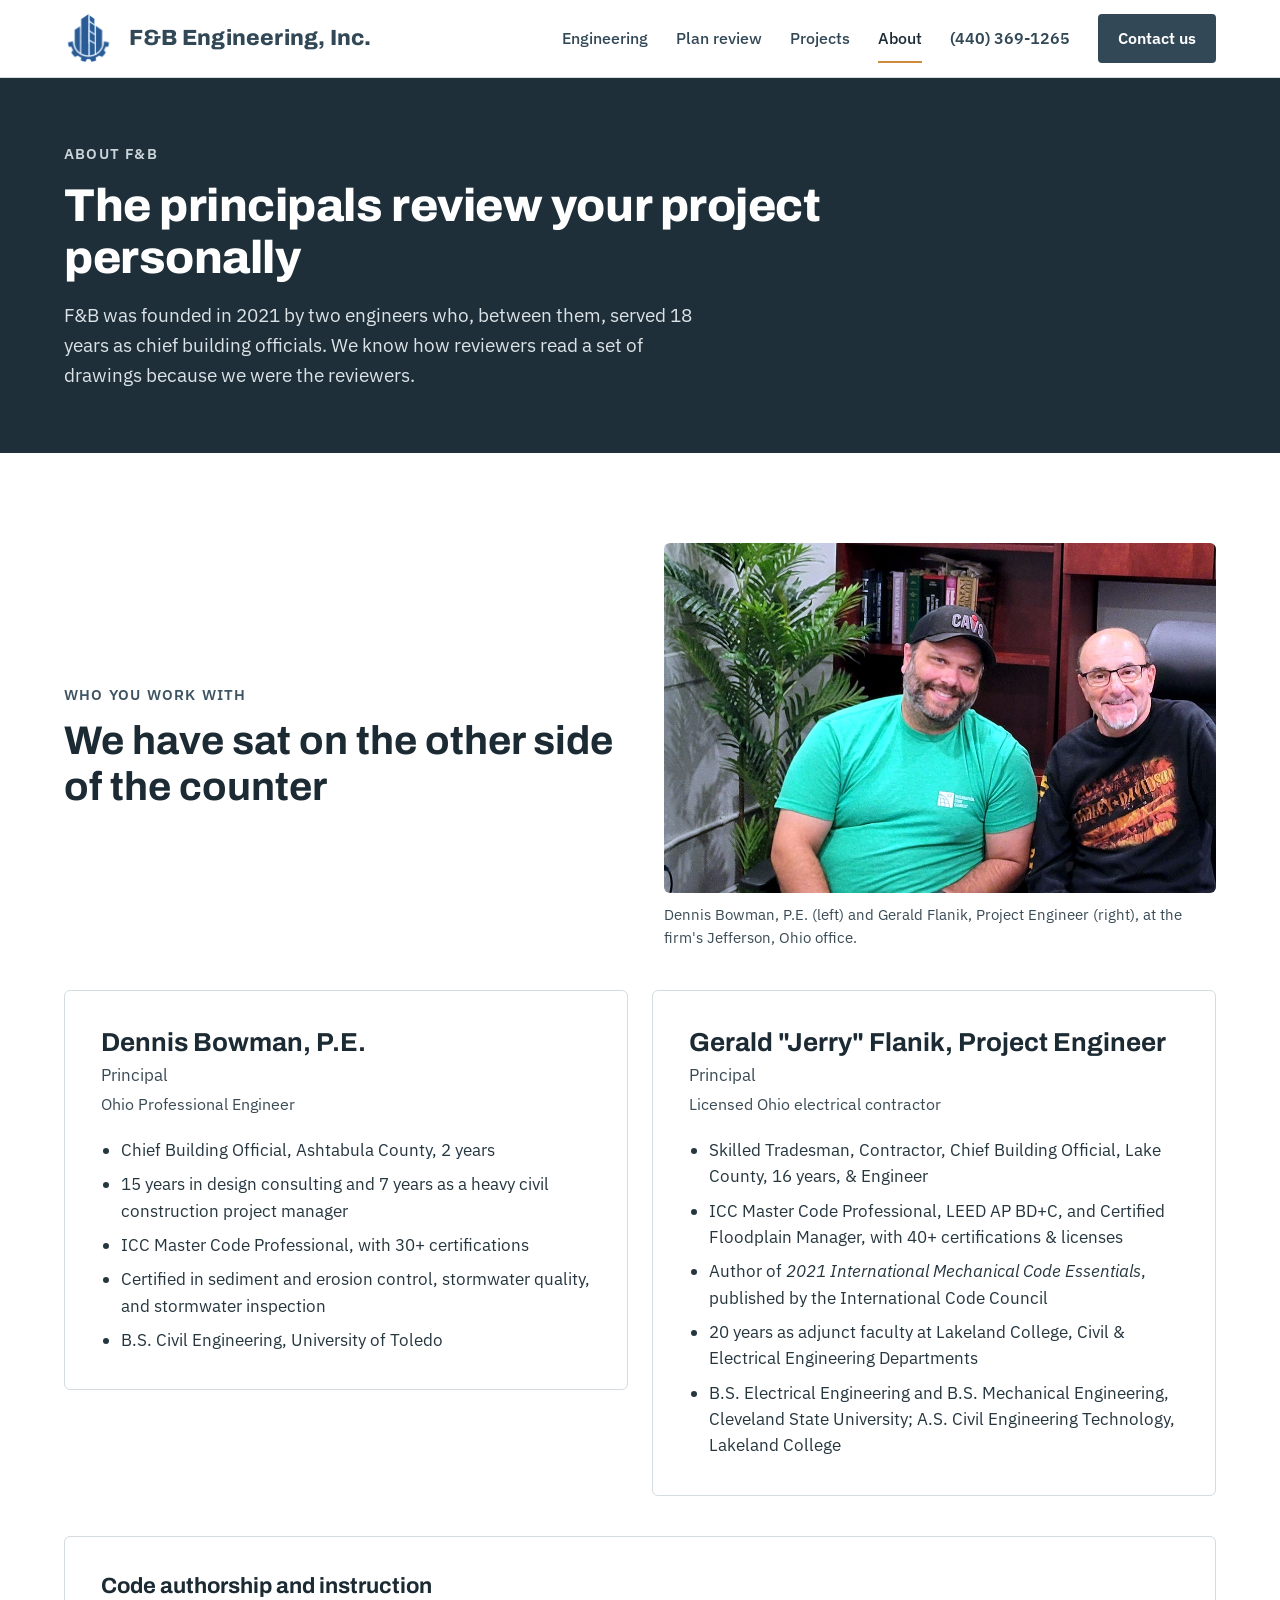
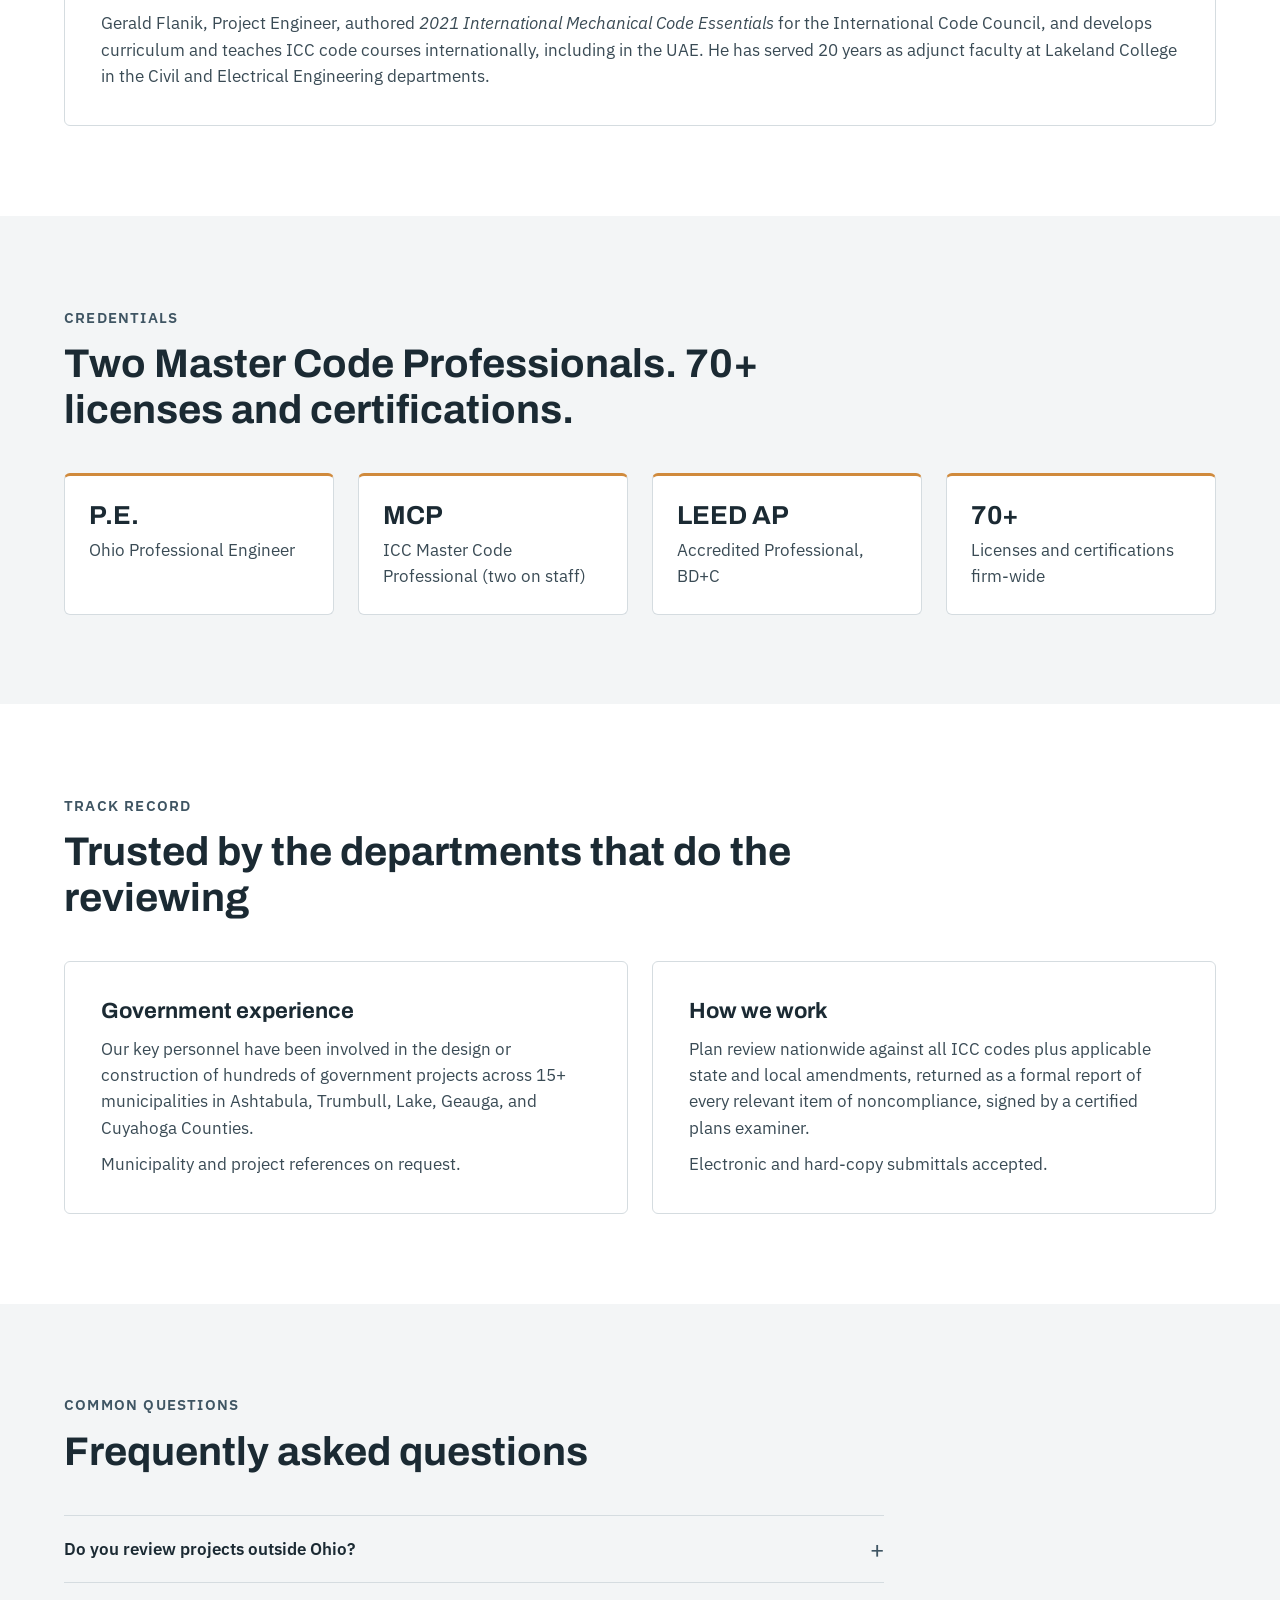
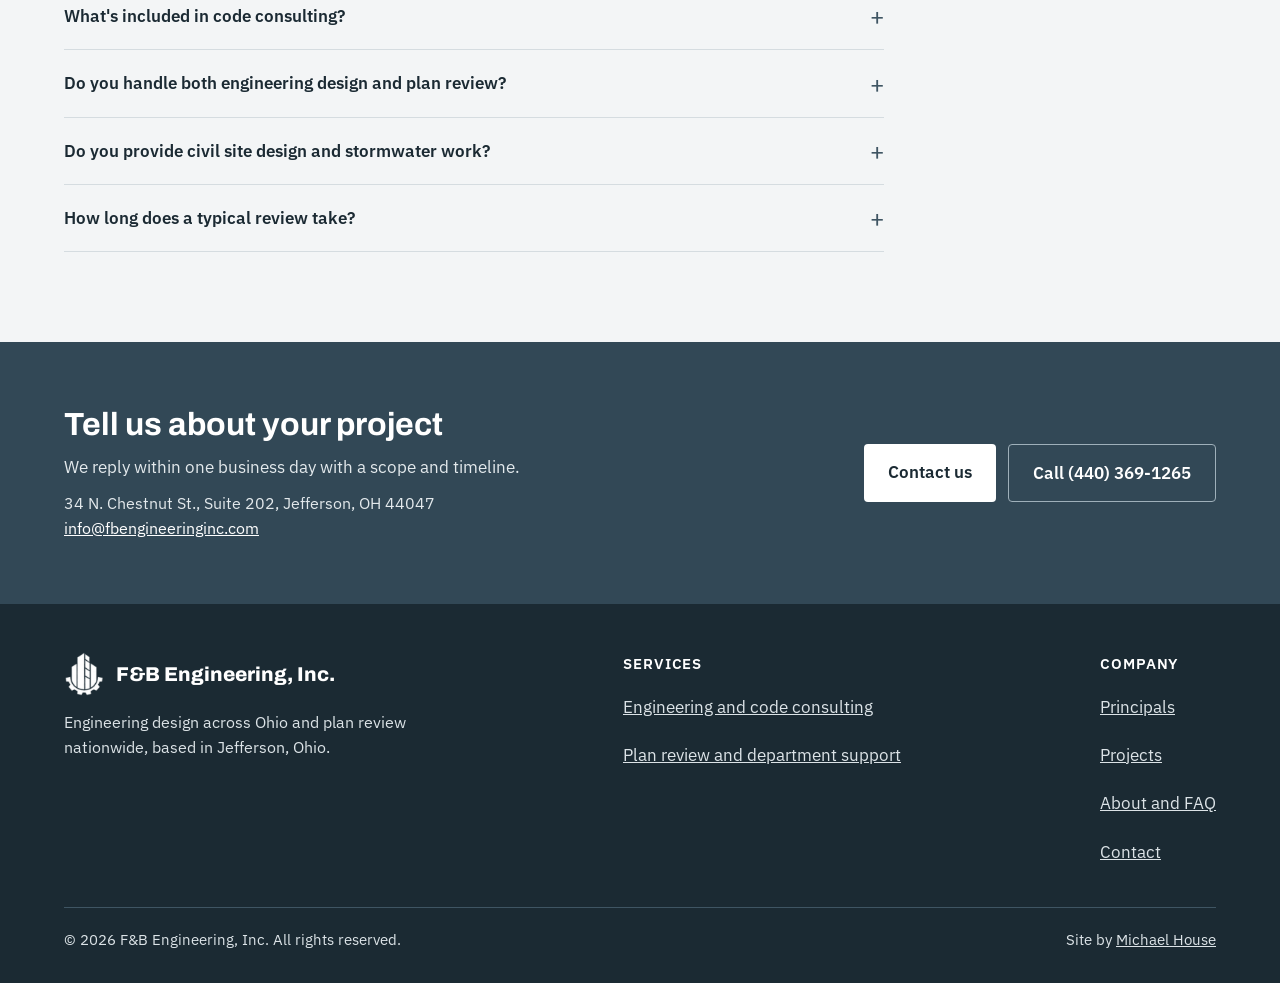
==== commit 82bd92e6: "Keep office photo, title on every mention of Jerry [skip ci] Follow-up to the redesign after going t" ====
--- a/about.html
+++ b/about.html
@@ -17,6 +17,10 @@
 <meta property="og:image:height" content="630">
 <meta property="og:image:alt" content="F&amp;B Engineering, Inc. Ohio engineering and nationwide plan review.">
 <meta name="twitter:card" content="summary_large_image">
+<meta name="twitter:title" content="About and FAQ | F&amp;B Engineering, Inc.">
+<meta name="twitter:description" content="F&amp;B Engineering was founded in 2021 by two former chief building officials. Meet the principals, see the credentials behind the firm, and read answers to common questions.">
+<meta name="twitter:image" content="https://www.fbengineeringinc.com/og-image.jpg">
+<meta name="robots" content="index, follow">
 <link rel="icon" type="image/png" sizes="32x32" href="images/favicon-32.png">
 <link rel="apple-touch-icon" sizes="180x180" href="images/apple-touch-icon.png">
 <link rel="preconnect" href="https://fonts.googleapis.com">
@@ -32,7 +36,7 @@
 <header class="site-header">
 <div class="bar">
 <a class="brand" href="index.html">
-<img src="images/logo-mark.png" alt="" width="43" height="48">
+<img src="images/logo-blue.png" alt="" width="53" height="48">
 <span>F&amp;B Engineering, Inc.</span>
 </a>
 <button class="nav-toggle" id="nav-toggle" type="button" aria-label="Open menu" aria-expanded="false" aria-controls="site-nav">
@@ -62,15 +66,20 @@
 
 <section id="principals" class="section">
 <div class="inner">
+<div class="duo">
 <div class="intro">
 <div class="eyebrow">Who you work with</div>
 <h2>We have sat on the other side of the counter</h2>
 </div>
+<figure>
+<img src="images/fbe-principals-photo.jpg" alt="Dennis Bowman, P.E. (left) and Gerald Flanik, Project Engineer (right), at the firm's office in Jefferson, Ohio" width="1100" height="698" loading="lazy">
+<figcaption>Dennis Bowman, P.E. (left) and Gerald Flanik, Project Engineer (right), at the firm's Jefferson, Ohio office.</figcaption>
+</figure>
+</div>
 <div class="cols">
 
 <article class="bio">
 <div class="bio-head">
-<div class="headshot" aria-hidden="true">DB</div>
 <div class="bio-id">
 <h3>Dennis Bowman, P.E.</h3>
 <p>Principal</p>
@@ -88,7 +97,6 @@
 
 <article class="bio">
 <div class="bio-head">
-<div class="headshot" aria-hidden="true">GF</div>
 <div class="bio-id">
 <h3>Gerald "Jerry" Flanik, Project Engineer</h3>
 <p>Principal</p>
@@ -107,7 +115,7 @@
 </div>
 <div class="note">
 <h3>Code authorship and instruction</h3>
-<p>Jerry Flanik authored <em>2021 International Mechanical Code Essentials</em> for the International Code Council, and develops curriculum and teaches ICC code courses internationally, including in the UAE. He has served 20 years as adjunct faculty at Lakeland College in the Civil and Electrical Engineering departments.</p>
+<p>Gerald Flanik, Project Engineer, authored <em>2021 International Mechanical Code Essentials</em> for the International Code Council, and develops curriculum and teaches ICC code courses internationally, including in the UAE. He has served 20 years as adjunct faculty at Lakeland College in the Civil and Electrical Engineering departments.</p>
 </div>
 </div>
 </section>
@@ -136,7 +144,7 @@
 <div class="cols">
 <div class="note">
 <h3>Government experience</h3>
-<p>Our key personnel have been involved in the design or construction of hundreds of government projects across Ashtabula, Trumbull, Lake, Geauga, and Cuyahoga counties.</p>
+<p>Our key personnel have been involved in the design or construction of hundreds of government projects across 15+ municipalities in Ashtabula, Trumbull, Lake, Geauga, and Cuyahoga Counties.</p>
 <p>Municipality and project references on request.</p>
 </div>
 <div class="note">
@@ -184,6 +192,7 @@
 <div class="cta-copy">
 <h2 id="cta-title">Tell us about your project</h2>
 <p>We reply within one business day with a scope and timeline.</p>
+<p class="cta-office">34 N. Chestnut St., Suite 202, Jefferson, OH 44047<br><a href="mailto:info@fbengineeringinc.com">info@fbengineeringinc.com</a></p>
 </div>
 <div class="cta-actions">
 <a class="btn btn-light" href="contact.html">Contact us</a>
@@ -210,10 +219,10 @@
 </div>
 <div class="footer-col">
 <h2>Company</h2>
-<a href="index.html#principals">Principals</a>
+<a href="about.html#principals">Principals</a>
 <a href="index.html#projects">Projects</a>
-<a href="about.html#faq">FAQ</a>
-<a href="index.html#contact">Contact</a>
+<a href="about.html">About and FAQ</a>
+<a href="contact.html">Contact</a>
 </div>
 </div>
 <div class="footer-bottom">
@@ -222,6 +231,6 @@
 </div>
 </div>
 </footer>
-<script src="js/site.js" defer></script>
+<script src="js/site.js" defer onerror="document.documentElement.className=''"></script>
 </body>
 </html>
--- a/css/site.css
+++ b/css/site.css
@@ -16,7 +16,7 @@
 
 *, *::before, *::after { box-sizing: border-box; }
 
-html { scroll-behavior: smooth; -webkit-text-size-adjust: 100%; }
+html { -webkit-text-size-adjust: 100%; }
 
 body {
   margin: 0;
@@ -31,7 +31,8 @@
 img { max-width: 100%; }
 a { color: var(--slate); }
 a:hover { color: var(--ink); }
-:focus-visible { outline: 2px solid var(--accent); outline-offset: 3px; }
+:focus-visible { outline: 2px solid var(--slate); outline-offset: 3px; }
+.hero :focus-visible, .glance :focus-visible, .cta :focus-visible, .site-footer :focus-visible { outline-color: var(--accent); }
 [hidden] { display: none !important; }
 
 .skip {
@@ -69,7 +70,7 @@
   font-family: var(--head); font-weight: 800; font-size: 22px;
   letter-spacing: .01em; color: var(--slate);
 }
-.brand img { width: 43px; height: 48px; flex: none; }
+.brand img { width: 53px; height: 48px; flex: none; }
 .nav { display: flex; flex-wrap: wrap; align-items: center; gap: 8px 28px; font-size: 16px; font-weight: 500; }
 .nav a { text-decoration: none; padding: 12px 0; }
 .nav a:not(.btn)[aria-current] { color: var(--ink); box-shadow: inset 0 -2px var(--accent); }
@@ -85,7 +86,9 @@
 .nav-toggle[aria-expanded="true"] span:nth-child(2) { opacity: 0; }
 .nav-toggle[aria-expanded="true"] span:nth-child(3) { transform: translateY(-7px) rotate(-45deg); }
 
-@media (max-width: 1099px) {
+@media (max-width: 1139px) {
+  .js .bar { column-gap: 12px; }
+  .js .site-header .brand { flex: 1 1 0; min-width: 0; }
   .js .nav-toggle { display: inline-flex; }
   .js .nav {
     display: none; flex-basis: 100%; flex-direction: column; align-items: stretch;
@@ -98,7 +101,14 @@
 }
 @media (max-width: 420px) {
   .brand { font-size: 19px; gap: 10px; }
-  .brand img { width: 36px; height: 40px; }
+  .brand img { width: 44px; height: 40px; }
+}
+@media (max-width: 374px) {
+  .brand { font-size: 17px; }
+}
+@media (max-width: 359px) {
+  .brand { font-size: 15px; gap: 8px; }
+  .brand img { width: 40px; height: 36px; }
 }
 
 /* hero */
@@ -178,12 +188,12 @@
 .bio-id h3 { font-family: var(--head); font-weight: 700; font-size: 26px; line-height: 1.2; color: var(--ink); }
 .bio-id .lic { font-size: 16px; }
 .bio ul { padding-left: 20px; display: flex; flex-direction: column; gap: 8px; color: var(--list); }
-.bio > p { color: var(--list); }
-.headshot {
-  width: 104px; height: 104px; flex: none; border-radius: 6px; object-fit: cover;
-  display: grid; place-items: center; background: var(--surface); border: 1px solid var(--line);
-  font-family: var(--head); font-weight: 700; font-size: 30px; letter-spacing: .02em; color: var(--label);
-}
+.headshot { width: 104px; height: 104px; flex: none; border-radius: 6px; object-fit: cover; border: 1px solid var(--line); }
+.duo { display: flex; flex-wrap: wrap; align-items: center; gap: 32px 48px; }
+.duo .intro { flex: 1 1 380px; min-width: 0; max-width: none; }
+.duo figure { flex: 1 1 380px; min-width: 0; max-width: 560px; display: flex; flex-direction: column; gap: 10px; }
+.duo img { display: block; width: 100%; height: auto; border-radius: 6px; }
+.duo figcaption { font-size: 15px; color: var(--muted); }
 
 /* projects */
 .tiles { display: grid; gap: 24px; grid-template-columns: repeat(auto-fit, minmax(min(280px, 100%), 1fr)); }
@@ -195,7 +205,12 @@
   display: block; width: 100%; height: auto; aspect-ratio: 3 / 2; object-fit: cover;
   background: #fff; border-bottom: 1px solid var(--line);
 }
-.tile p { padding: 24px; color: var(--muted); font-size: 16px; }
+.tile > p { padding: 24px; color: var(--muted); font-size: 16px; }
+.tile-body { padding: 24px; display: flex; flex-direction: column; gap: 8px; }
+.tile-body .eyebrow { letter-spacing: .06em; }
+.tile-body h4 { margin: 0; font-family: var(--head); font-weight: 700; font-size: 22px; line-height: 1.25; }
+.tile-body p { color: var(--muted); font-size: 16px; }
+.subhead { font-family: var(--head); font-weight: 700; font-size: 26px; line-height: 1.2; }
 
 /* contact */
 .contact { max-width: 1200px; margin: 0 auto; display: flex; flex-wrap: wrap; gap: 48px; }
@@ -213,21 +228,22 @@
   outline: 2px solid var(--slate); outline-offset: 0; border-color: var(--slate);
 }
 .trap { position: absolute; left: -9999px; width: 1px; height: 1px; overflow: hidden; }
+.form .btn { padding: 15px 26px; }
 .form-note { color: var(--muted); font-size: 16px; }
 .form-error { color: #A12D22; font-size: 16px; }
 .form-done {
   border: 1px solid var(--line); border-left: 4px solid var(--accent); border-radius: 6px;
   background: var(--surface); padding: 24px 28px; display: flex; flex-direction: column; gap: 6px;
 }
-.form-done h3 { font-family: var(--head); font-weight: 700; font-size: 22px; }
+.form-done h2, .form-done h3 { font-family: var(--head); font-weight: 700; font-size: 22px; line-height: 1.55; }
 .form-done p { color: var(--muted); }
 .office {
-  flex: 1 1 300px; min-width: 0; align-self: flex-start; background: var(--surface);
+  flex: 1 1 300px; min-width: 0; box-sizing: content-box; align-self: flex-start; background: var(--surface);
   border: 1px solid var(--line); border-radius: 6px; padding: clamp(24px, 3vw, 36px);
   display: flex; flex-direction: column; gap: 20px;
 }
 .office img { display: block; width: 100%; height: auto; aspect-ratio: 4 / 3; object-fit: cover; border-radius: 4px; }
-.office h3 { font-family: var(--head); font-weight: 700; font-size: 22px; }
+.office h2, .office h3 { font-family: var(--head); font-weight: 700; font-size: 22px; line-height: 1.55; }
 .office dl { display: flex; flex-direction: column; gap: 20px; }
 .office dt { font-size: 15px; font-weight: 600; color: var(--label); margin-bottom: 4px; }
 .office dd a { display: inline-block; padding: 8px 0; overflow-wrap: anywhere; }
@@ -241,7 +257,7 @@
 }
 .detail h2 { font-size: 24px; line-height: 1.25; }
 .detail-body { display: flex; flex-direction: column; gap: 14px; color: var(--muted); }
-.detail-body h3 { font-size: 17px; font-weight: 600; color: var(--ink); margin-top: 6px; }
+.detail-body .lead { color: var(--ink); font-weight: 500; }
 .detail-body strong { color: var(--ink); font-weight: 600; }
 .topics { padding-left: 20px; columns: 2 260px; column-gap: 48px; color: var(--list); }
 .topics li { break-inside: avoid; padding-bottom: 8px; }
@@ -279,6 +295,8 @@
 .cta-copy { display: flex; flex-direction: column; gap: 10px; max-width: 640px; }
 .cta h2 { font-size: clamp(24px, 2.6vw, 32px); line-height: 1.2; }
 .cta p { color: #E3E9EC; }
+.cta-office { font-size: 16px; }
+.cta-office a { color: #fff; }
 .cta-actions { display: flex; flex-wrap: wrap; gap: 12px; }
 
 /* footer */
@@ -286,7 +304,7 @@
 .footer-inner { max-width: 1200px; margin: 0 auto; display: flex; flex-direction: column; gap: 32px; }
 .footer-top { display: flex; flex-wrap: wrap; justify-content: space-between; gap: 32px 64px; }
 .footer-brand { display: flex; flex-direction: column; gap: 14px; max-width: 360px; font-size: 16px; }
-.footer-brand .brand { color: #fff; font-size: 20px; }
+.footer-brand .brand { color: #fff; font-size: 20px; letter-spacing: normal; gap: 12px; }
 .footer-brand .brand img { width: 40px; height: 44px; }
 .footer-col { display: flex; flex-direction: column; gap: 2px; }
 .footer-col h2 {
@@ -302,12 +320,11 @@
 .footer-bottom a { color: inherit; }
 
 @media (prefers-reduced-motion: reduce) {
-  html { scroll-behavior: auto; }
   * { transition: none !important; }
 }
 
 @media print {
-  .nav-toggle, .skip { display: none; }
+  .js .nav-toggle, .nav-toggle, .skip { display: none; }
   .card, .bio, .tile, .note, .detail, .office, .creds li { break-inside: avoid; }
   .hero, .glance, .cta, .site-footer { -webkit-print-color-adjust: exact; print-color-adjust: exact; }
 }
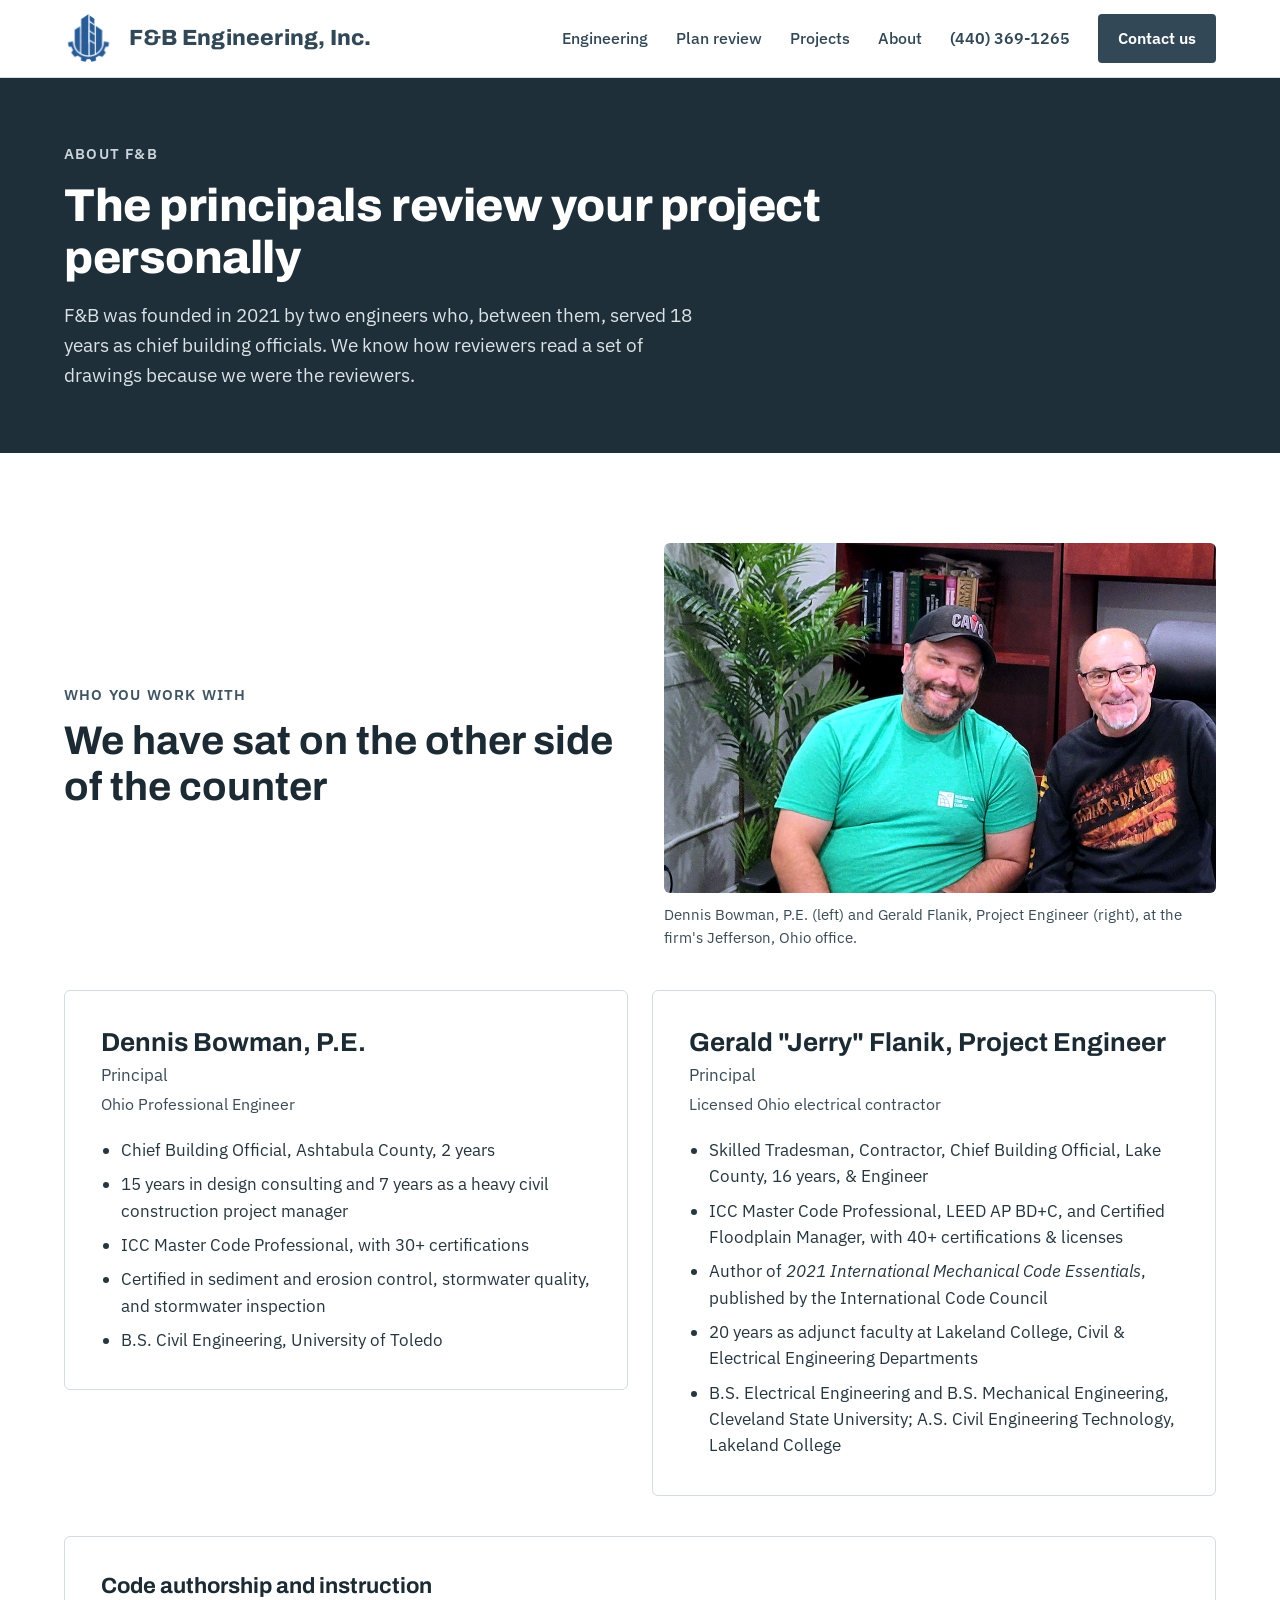
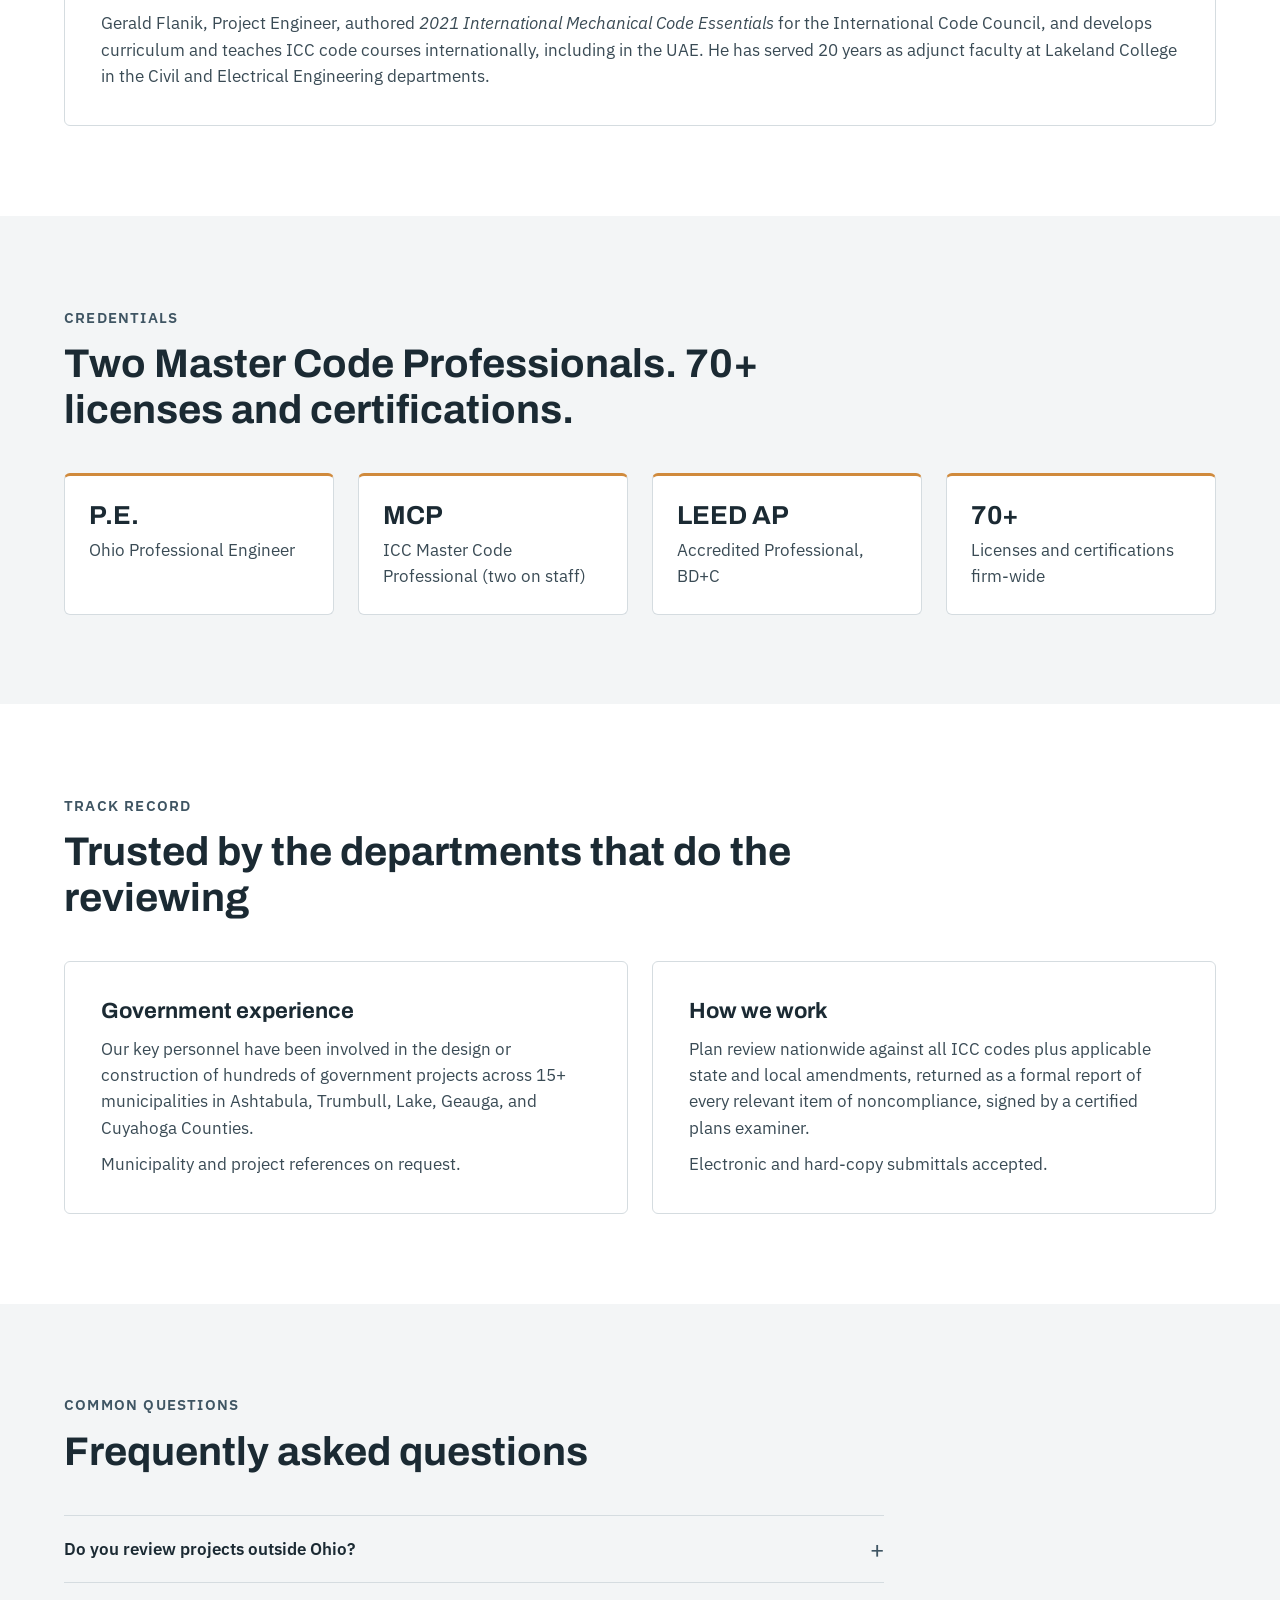
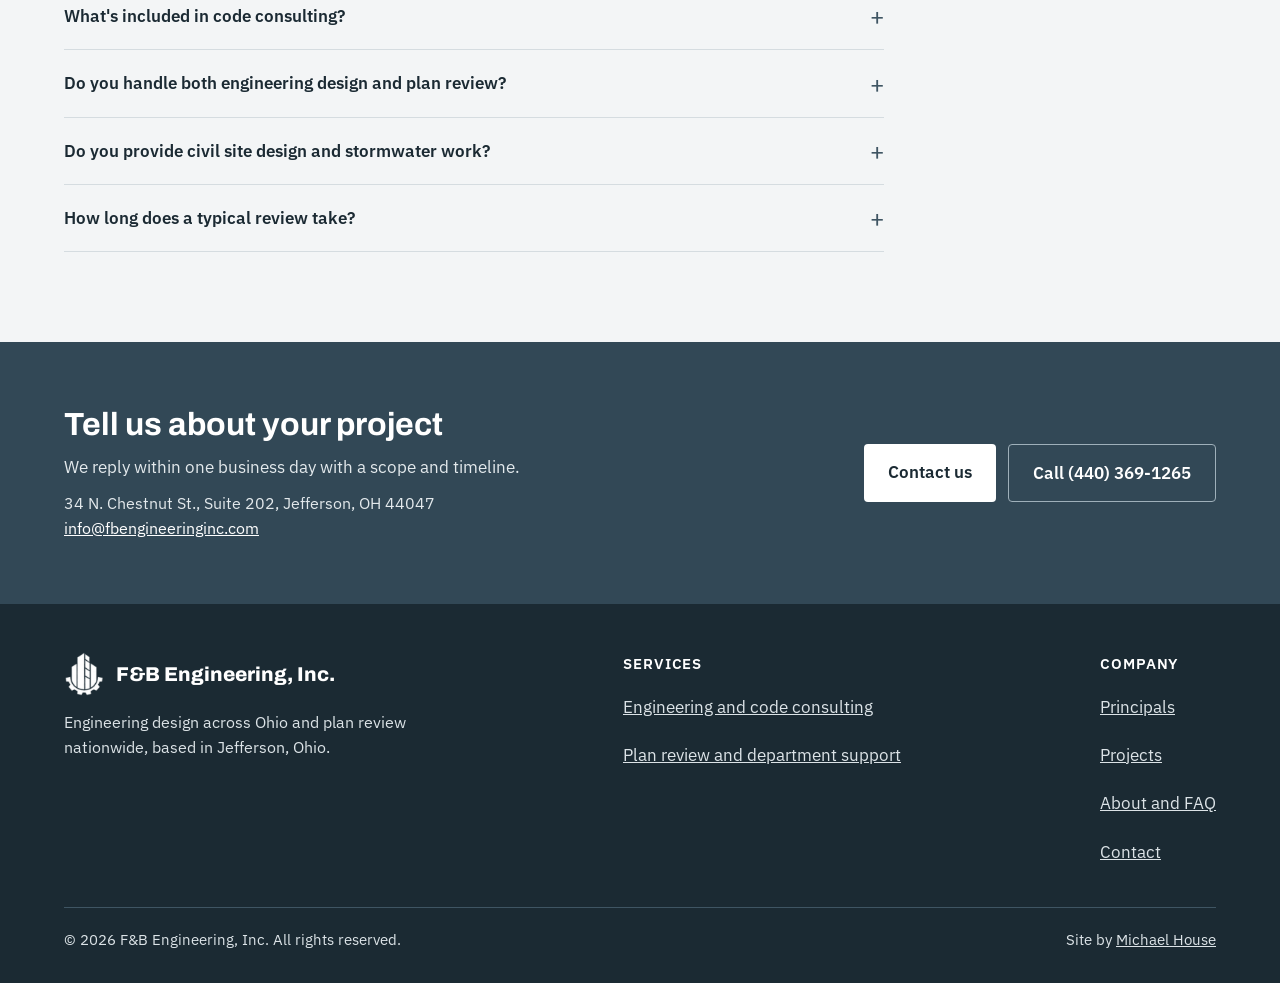
==== commit dea67ec9: "Use the buttons from Jerry's design as drawn [skip ci] He asked for his buttons to be used as design" ====
--- a/about.html
+++ b/about.html
@@ -27,7 +27,6 @@
 <link rel="preconnect" href="https://fonts.gstatic.com" crossorigin>
 <link rel="stylesheet" href="https://fonts.googleapis.com/css2?family=Archivo:wght@500;600;700;800&amp;family=IBM+Plex+Sans:wght@400;500;600&amp;display=swap">
 <link rel="stylesheet" href="css/site.css">
-<script>document.documentElement.className = 'js';</script>
 <script type="application/ld+json">{"@context":"https://schema.org","@type":"ProfessionalService","name":"F&B Engineering","legalName":"F&B Engineering, Inc.","description":"Civil, structural, mechanical, electrical, and plumbing design across Ohio, and certified third-party plan review for building and fire departments nationwide.","foundingDate":"2021","url":"https://www.fbengineeringinc.com/","image":"https://www.fbengineeringinc.com/og-image.jpg","telephone":"+1-440-369-1265","email":"info@fbengineeringinc.com","address":{"@type":"PostalAddress","streetAddress":"34 N. Chestnut St., Suite 202","addressLocality":"Jefferson","addressRegion":"OH","postalCode":"44047","addressCountry":"US"},"areaServed":[{"@type":"State","name":"Ohio"},{"@type":"Country","name":"United States"}],"priceRange":"$$","openingHoursSpecification":{"@type":"OpeningHoursSpecification","dayOfWeek":["Monday","Tuesday","Wednesday","Thursday","Friday"],"opens":"09:00","closes":"17:00"}}</script>
 </head>
 <body>
@@ -39,10 +38,7 @@
 <img src="images/logo-blue.png" alt="" width="53" height="48">
 <span>F&amp;B Engineering, Inc.</span>
 </a>
-<button class="nav-toggle" id="nav-toggle" type="button" aria-label="Open menu" aria-expanded="false" aria-controls="site-nav">
-<span></span><span></span><span></span>
-</button>
-<nav class="nav" id="site-nav" aria-label="Main">
+<nav class="nav" aria-label="Main">
 <a href="index.html#engineering">Engineering</a>
 <a href="index.html#plan-review">Plan review</a>
 <a href="index.html#projects">Projects</a>
@@ -231,6 +227,5 @@
 </div>
 </div>
 </footer>
-<script src="js/site.js" defer onerror="document.documentElement.className=''"></script>
 </body>
 </html>
--- a/css/site.css
+++ b/css/site.css
@@ -50,65 +50,34 @@
 .btn {
   display: inline-block; font: inherit; font-weight: 600; text-decoration: none;
   background: var(--slate); color: #fff; border: 0; border-radius: 4px;
-  padding: 14px 22px; cursor: pointer; transition: background-color .15s;
-}
-.btn:hover { background: var(--ink); color: #fff; }
+  padding: 14px 22px; cursor: pointer; white-space: nowrap;
+}
+.btn:hover { color: #fff; }
 .btn[disabled] { opacity: .65; cursor: default; }
 .btn-light { background: #fff; color: var(--ink); padding: 15px 24px; }
-.btn-light:hover { background: #E3E9EC; color: var(--ink); }
+.btn-light:hover { color: var(--ink); }
 .btn-outline { background: transparent; border: 1.5px solid #9FB0BA; padding: 15px 24px; }
-.btn-outline:hover { background: rgba(255, 255, 255, .1); border-color: #fff; }
 
 /* header */
 .site-header { background: #fff; border-bottom: 1px solid var(--line); padding: 14px var(--pad); }
 .bar {
   max-width: 1200px; margin: 0 auto; display: flex; flex-wrap: wrap;
-  align-items: center; justify-content: space-between; gap: 16px 32px;
+  align-items: center; justify-content: space-between; gap: 16px 22px;
 }
 .brand {
   display: flex; align-items: center; gap: 12px; text-decoration: none;
   font-family: var(--head); font-weight: 800; font-size: 22px;
   letter-spacing: .01em; color: var(--slate);
 }
+.brand:hover { color: var(--slate); }
 .brand img { width: 53px; height: 48px; flex: none; }
 .nav { display: flex; flex-wrap: wrap; align-items: center; gap: 8px 28px; font-size: 16px; font-weight: 500; }
 .nav a { text-decoration: none; padding: 12px 0; }
-.nav a:not(.btn)[aria-current] { color: var(--ink); box-shadow: inset 0 -2px var(--accent); }
 .nav .tel { font-weight: 600; white-space: nowrap; }
 .nav .btn { padding: 12px 20px; }
-.nav-toggle {
-  display: none; align-items: center; justify-content: center; flex-direction: column; gap: 5px;
-  width: 46px; height: 46px; padding: 0; background: #fff; cursor: pointer;
-  border: 1px solid var(--line); border-radius: 4px;
-}
-.nav-toggle span { display: block; width: 20px; height: 2px; background: var(--slate); transition: transform .2s, opacity .2s; }
-.nav-toggle[aria-expanded="true"] span:nth-child(1) { transform: translateY(7px) rotate(45deg); }
-.nav-toggle[aria-expanded="true"] span:nth-child(2) { opacity: 0; }
-.nav-toggle[aria-expanded="true"] span:nth-child(3) { transform: translateY(-7px) rotate(-45deg); }
-
-@media (max-width: 1139px) {
-  .js .bar { column-gap: 12px; }
-  .js .site-header .brand { flex: 1 1 0; min-width: 0; }
-  .js .nav-toggle { display: inline-flex; }
-  .js .nav {
-    display: none; flex-basis: 100%; flex-direction: column; align-items: stretch;
-    gap: 0; border-top: 1px solid var(--line);
-  }
-  .js .nav.open { display: flex; }
-  .js .nav a { padding: 14px 0; border-bottom: 1px solid var(--line); }
-  .js .nav a:not(.btn)[aria-current] { box-shadow: none; font-weight: 600; }
-  .js .nav .btn { margin-top: 16px; padding: 14px 20px; text-align: center; border-bottom: 0; }
-}
-@media (max-width: 420px) {
+@media (max-width: 359px) {
   .brand { font-size: 19px; gap: 10px; }
   .brand img { width: 44px; height: 40px; }
-}
-@media (max-width: 374px) {
-  .brand { font-size: 17px; }
-}
-@media (max-width: 359px) {
-  .brand { font-size: 15px; gap: 8px; }
-  .brand img { width: 40px; height: 36px; }
 }
 
 /* hero */
@@ -132,10 +101,6 @@
 .hero.compact { padding-block: clamp(40px, 5vw, 72px); }
 .hero.compact .hero-copy { max-width: 820px; gap: 16px; }
 .hero.compact h1 { font-size: clamp(30px, 3.8vw, 46px); line-height: 1.12; }
-@media (max-width: 700px) {
-  .hero-photo { height: 260px; }
-  .hero-actions .btn { flex: 1 1 100%; text-align: center; }
-}
 
 /* firm at a glance */
 .glance { background: var(--slate); color: #fff; padding: 36px var(--pad); }
@@ -161,6 +126,7 @@
   grid-template-columns: repeat(auto-fit, minmax(min(320px, 100%), 1fr));
 }
 section[id], article[id] { scroll-margin-top: 16px; }
+#top { scroll-margin-top: 0; }
 
 /* service cards */
 .card {
@@ -177,6 +143,7 @@
 .rows span { display: block; color: var(--muted); font-size: 16px; }
 .card-actions { display: flex; flex-wrap: wrap; align-items: center; gap: 12px 24px; }
 .more { font-weight: 600; padding: 12px 0; }
+.card-actions .more { white-space: nowrap; }
 
 /* principals */
 .bio {
@@ -246,7 +213,7 @@
 .office h2, .office h3 { font-family: var(--head); font-weight: 700; font-size: 22px; line-height: 1.55; }
 .office dl { display: flex; flex-direction: column; gap: 20px; }
 .office dt { font-size: 15px; font-weight: 600; color: var(--label); margin-bottom: 4px; }
-.office dd a { display: inline-block; padding: 8px 0; overflow-wrap: anywhere; }
+.office dd a { display: block; padding: 8px 0; overflow-wrap: anywhere; }
 .office .phone { font-size: 20px; font-weight: 600; text-decoration: none; }
 
 /* service detail pages */
@@ -312,7 +279,6 @@
   letter-spacing: .06em; text-transform: uppercase; color: #fff; padding-bottom: 6px;
 }
 .footer-col a { color: #DCE3E7; padding: 10px 0; }
-.footer-col a:hover, .footer-bottom a:hover { color: #fff; }
 .footer-bottom {
   border-top: 1px solid var(--label); padding-top: 20px; font-size: 15px;
   display: flex; flex-wrap: wrap; justify-content: space-between; gap: 8px 24px;
@@ -324,7 +290,7 @@
 }
 
 @media print {
-  .js .nav-toggle, .nav-toggle, .skip { display: none; }
+  .skip { display: none; }
   .card, .bio, .tile, .note, .detail, .office, .creds li { break-inside: avoid; }
   .hero, .glance, .cta, .site-footer { -webkit-print-color-adjust: exact; print-color-adjust: exact; }
 }
